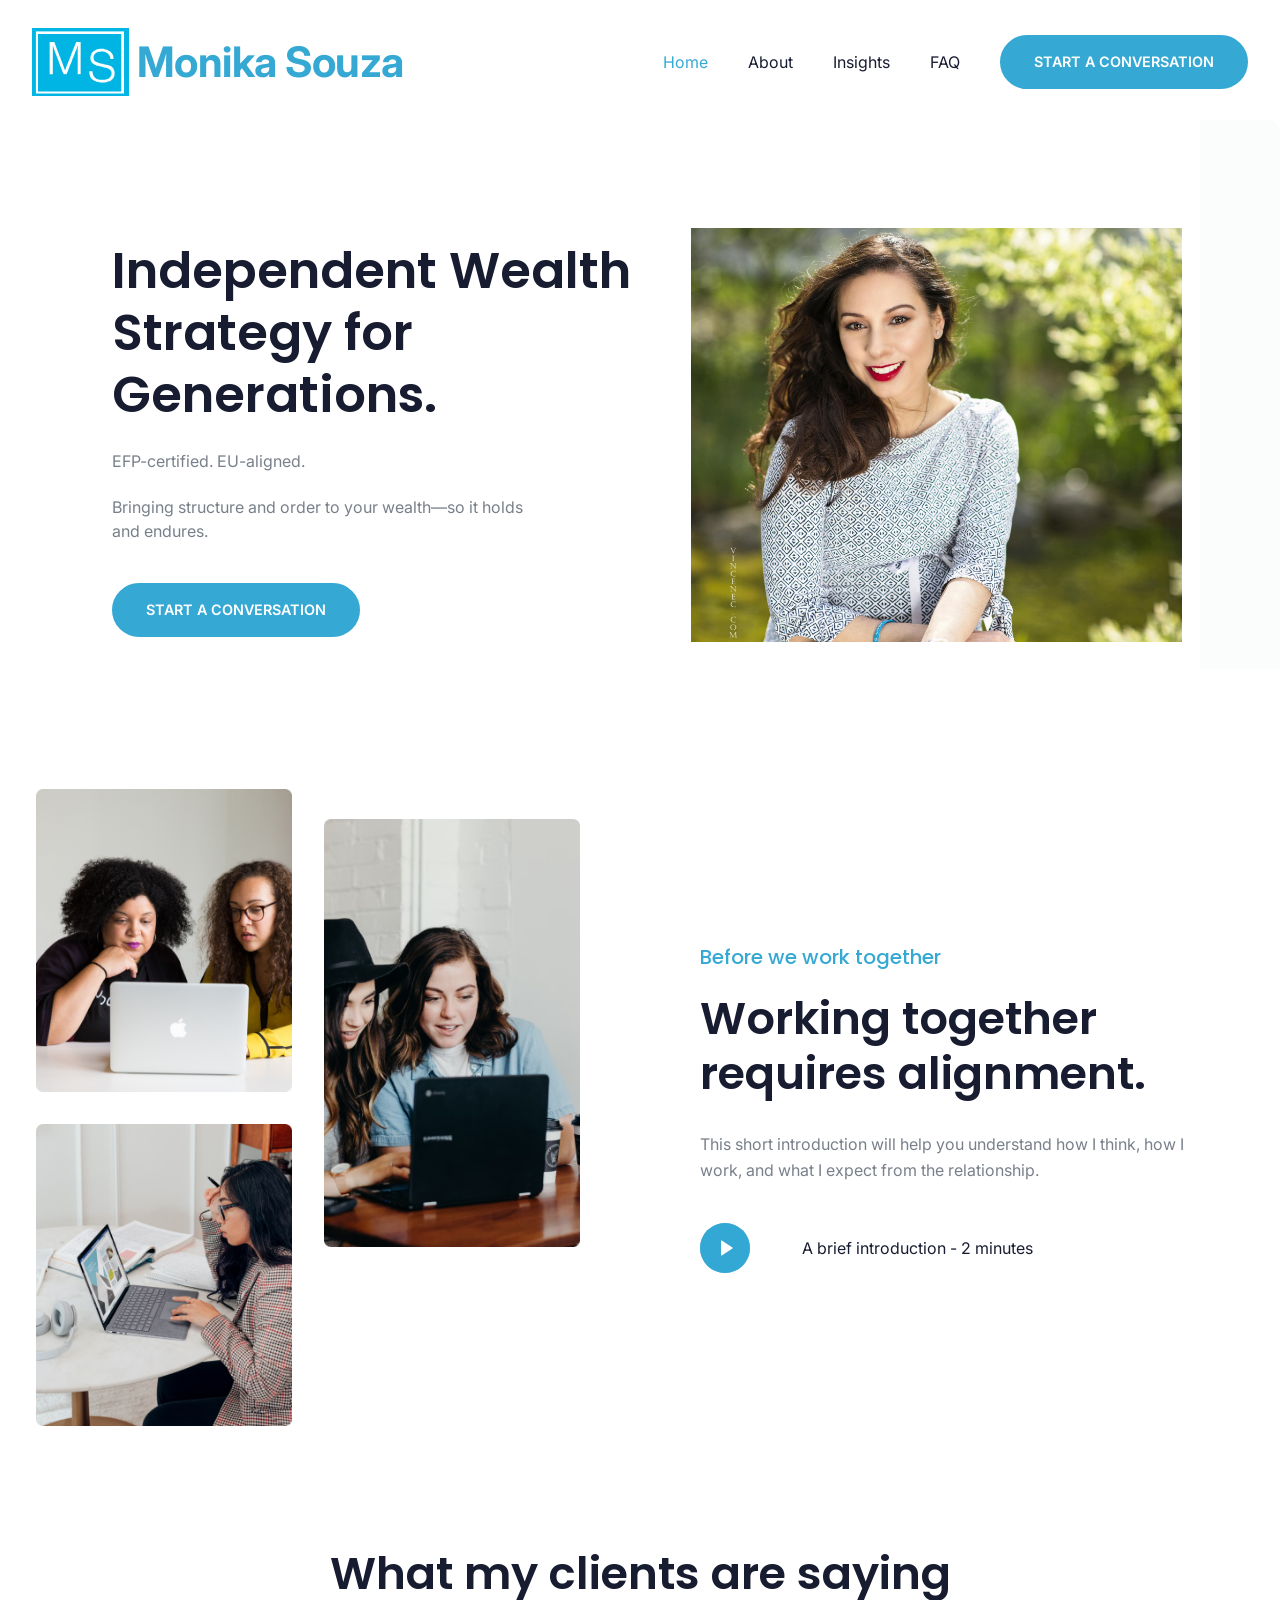
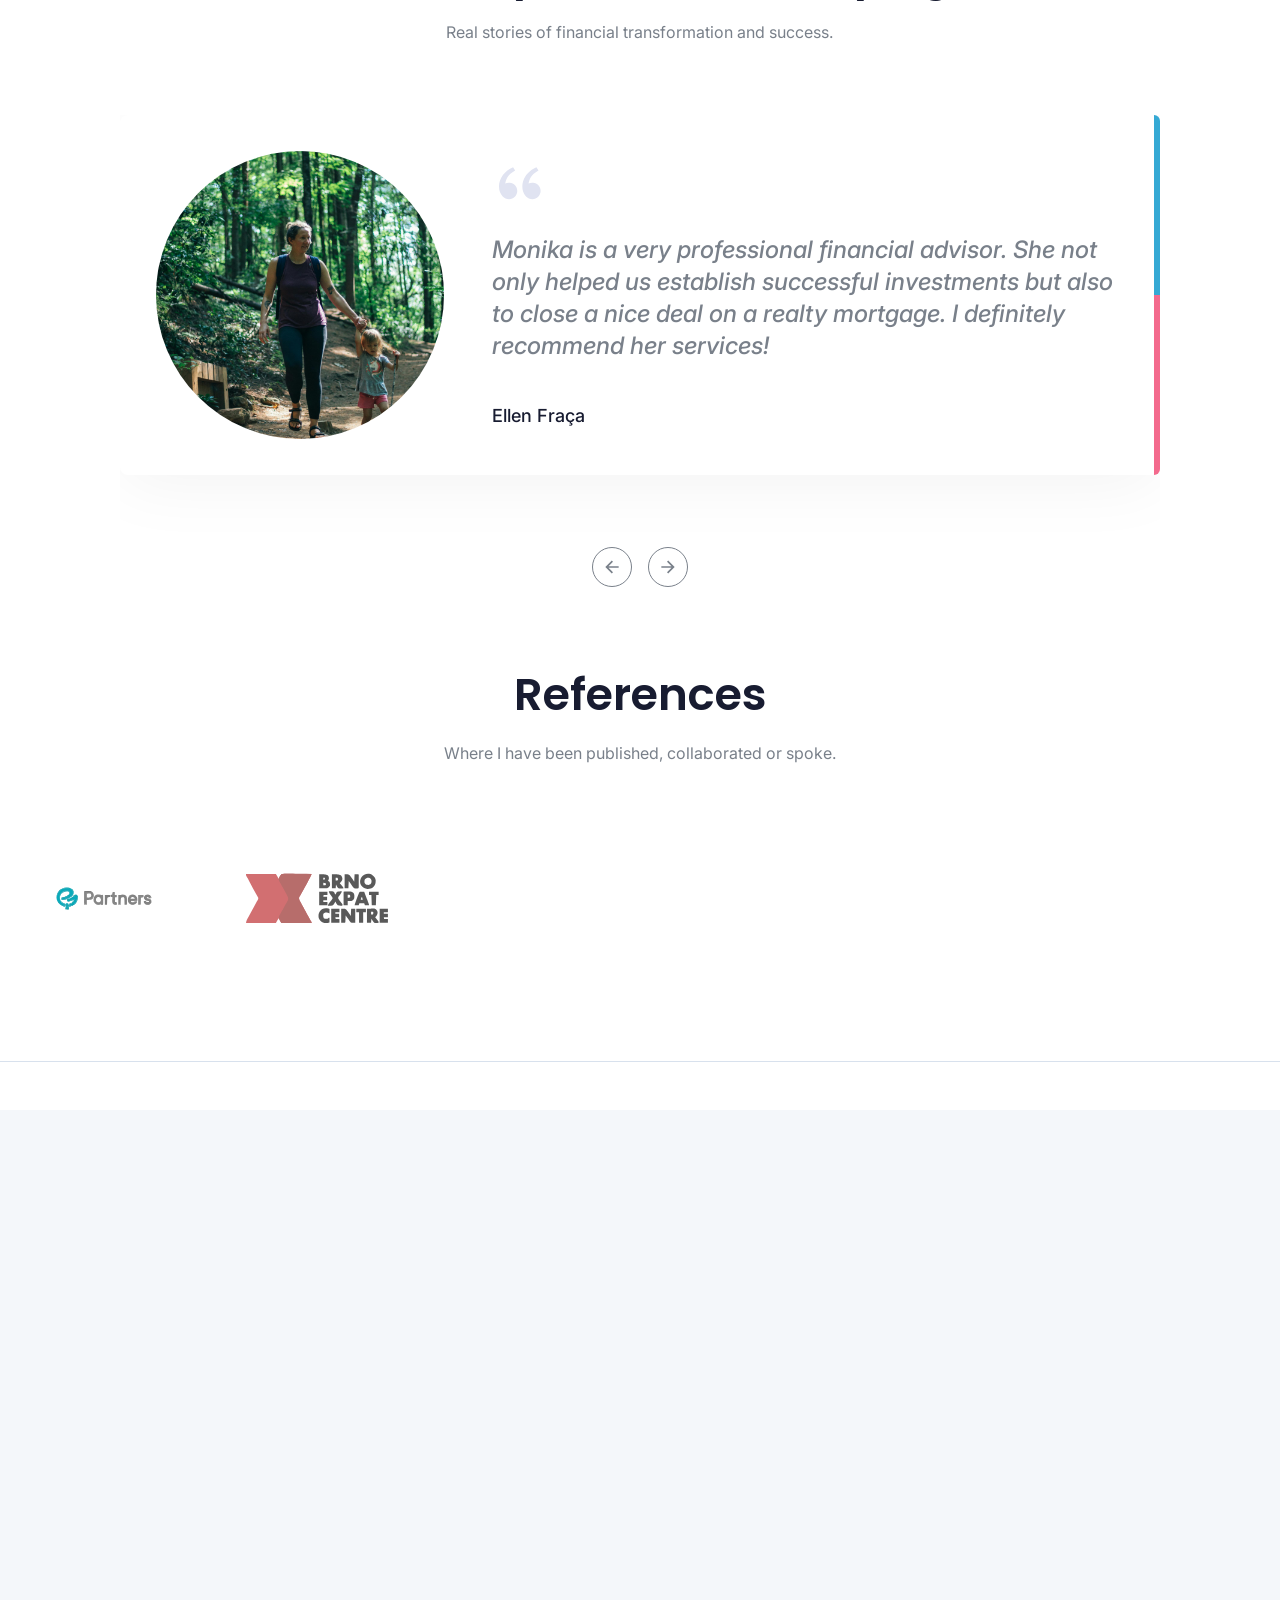
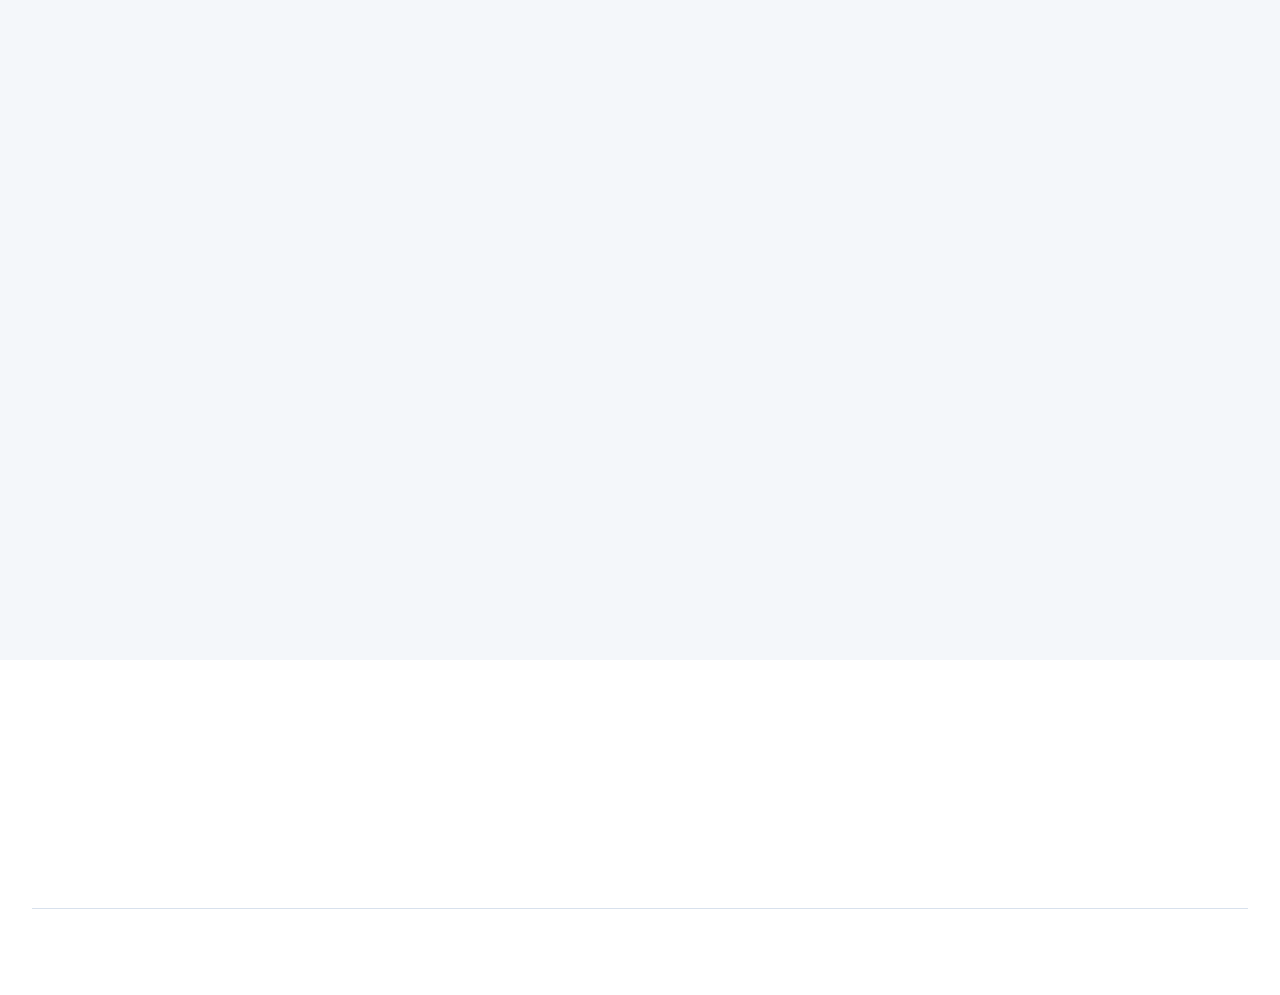
==== index.html @ f7f2a3fe "Changes" ====
<!DOCTYPE html>
<html lang="en">

<head>
  <meta charset="UTF-8" />
  <meta http-equiv="X-UA-Compatible" content="IE=edge" />
  <meta name="viewport" content="width=device-width, initial-scale=1.0" />

  <title>Monika Souza - Wealth Strategy for Generations</title>

  <link rel="icon" href="favicon.ico">
  <link href="css/style.css" rel="stylesheet">
  <link href="css/default.css" rel="stylesheet">
  <link href="css/home.css" rel="stylesheet">
</head>

<body x-data="{ page: 'home', stickyMenu: false, navigationOpen: false, scrollTop: false }">

  <!-- ===== Header Start ===== -->
  <header class="g s r vd ya cj" :class="{ 'hh sm _k dj bl ll' : stickyMenu }"
    @scroll.window="stickyMenu = (window.pageYOffset > 20) ? true : false">
    <div class="bb ze ki xn 2xl:ud-px-0 oo wf yf i">
      <div class="vd to/4 tc wf yf">
        <a href="index.html" class="header-logo">
          <img src="images/Logo_monika-financial-adviser-brno-czech-republic.svg" alt="Monika Souza Logo" />
          <span class="brand-name">Monika Souza</span>
        </a>

        <!-- Hamburger Toggle BTN -->
        <button class="po rc" @click="navigationOpen = !navigationOpen">
          <span class="rc i pf re pd">
            <span class="du-block h q vd yc">
              <span class="rc i r s eh um tg te rd eb ml jl dl" :class="{ 'ue el': !navigationOpen }"></span>
              <span class="rc i r s eh um tg te rd eb ml jl fl" :class="{ 'ue qr': !navigationOpen }"></span>
              <span class="rc i r s eh um tg te rd eb ml jl gl" :class="{ 'ue hl': !navigationOpen }"></span>
            </span>
            <span class="du-block h q vd yc lf">
              <span class="rc eh um tg ml jl el h na r ve yc" :class="{ 'sd dl': !navigationOpen }"></span>
              <span class="rc eh um tg ml jl qr h s pa vd rd" :class="{ 'sd rr': !navigationOpen }"></span>
            </span>
          </span>
        </button>
        <!-- Hamburger Toggle BTN -->
      </div>

      <div class="vd wo/4 sd qo f ho oo wf yf header-right"
        :class="{ 'd hh rm sr td ud qg ug jc yh': navigationOpen }">
        <nav>
          <ul class="tc _o sf yo cg ep">
            <li><a href="index.html" class="xl" :class="{ 'mk': page === 'home' }">Home</a></li>
            <li><a href="about.html" class="xl">About</a></li>
            <!-- <li><a href="How I Work.html" class="xl">How I Work</a></li> -->
            <li><a href="Insights.html" class="xl">Insights</a></li>
            <li><a href="FAQ.html" class="xl">FAQ</a></li>
          </ul>
        </nav>

        <div class="tc wf ig pb no">
          <a href="#contact"
            :class="{ 'hh/[0.15]' : page === 'home', 'sh' : page === 'home' && stickyMenu }"
            class="btn-primary lk dk rg tc wf xf _l gi hi">
            Start a conversation
          </a>
        </div>
      </div>
    </div>
  </header>
  <!-- ===== Header End ===== -->

  <main>

    <!-- ===== Hero Start ===== -->
    <section class="gj do ir hj sp jr i pg">
      <div class="xc fn zd/2 2xl:ud-w-187.5 bd 2xl:ud-h-171.5 h q r hero-photo-container">
        <img src="images/optimized/hero-monika-brno-loans-sitting.JPG" alt="Woman" class="ua monika-photo" />
      </div>

      <div class="bb ze ki xn 2xl:ud-px-0">
        <div class="tc _o">
          <div class="animate_left jn/2 hero-copy">
            <h1 class="fk vj zp or kk wm wb">
              Independent Wealth Strategy for Generations.
            </h1>

            <p class="fq hero-subtext">
              EFP-certified. EU-aligned.
              <br><br>
              Bringing structure and order to your wealth—so it holds and endures.
            </p>

            <div class="tc tf yo zf mb">
              <a href="#contact" class="btn-primary">Start a conversation</a>
              <span class="tc sf"></span>
            </div>
          </div>
        </div>
      </div>
    </section>
    <!-- ===== Hero End ===== -->

    <!-- ===== About Start ===== -->
    <section class="ji gp uq 2xl:ud-py-35 pg">
      <div class="bb ze ki xn wq">
        <div class="tc wf gg qq">

          <div class="animate_left xc gn gg jn/2 i">
            <div>
              <img src="images/about-01.png" alt="About" class="ib" />
              <img src="images/about-02.png" alt="About" />
            </div>
            <div>
              <img src="images/about-03.png" alt="About" class="ob gb" />
            </div>
          </div>

          <div class="animate_right jn/2">
            <h4 class="ek yj mk gb">Before we work together</h4>
            <h2 class="fk vj zp pr kk wm qb">Working together requires alignment.</h2>

            <p class="uo">
              This short introduction will help you understand how I think, how I work, and what I expect from the relationship.
            </p>

            <a href="https://www.youtube.com/watch?v=sIYKr8s8S2Q" data-fslightbox class="vc wf hg mb">
              <span class="tc wf xf be dd rg i gh ua">
                <span class="nf h vc yc vd rg gh qk -ud-z-1"></span>
                <img src="images/icon-play.svg" alt="Play" />
              </span>
              <br>
              <span class="kk">A brief introduction - 2 minutes</span>
            </a>
          </div>

        </div>
      </div>
    </section>
    <!-- ===== About End ===== -->

    <!-- ===== Testimonials Start ===== -->
    <section class="hj rp hr">

      <div x-data="{ sectionTitle: `What my clients are saying`, sectionTitleText: `Real stories of financial transformation and success.`}">
        <div class="animate_top bb ze rj ki xn vq">
          <h2 x-text="sectionTitle" class="fk vj pr kk wm on/5 gq/2 bb _b"></h2>
          <p class="bb on/5 wo/5 hq" x-text="sectionTitleText"></p>
        </div>
      </div>

      <div class="bb ze ki xn ar">
        <div class="animate_top jb cq">

          <div class="swiper testimonial-01">
            <div class="swiper-wrapper">

              <!-- Slide 1 -->
              <div class="swiper-slide">
                <div class="i hh rm sg vk xm bi qj">
                  <span class="rc je md/2 gh xg h q r"></span>
                  <span class="rc je md/2 mh yg h q p"></span>

                  <div class="tc sf rn tn un zf dp">
                    <img class="bf" src="images/optimized/testemonial-ellen-loans-brno-czech.jpg" alt="Ellen & Rodrigo" />

                    <div>
                      <img src="images/icon-quote.svg" alt="Quote" />
                      <p class="ek ik xj _p kc fb">
                        Monika is a very professional financial advisor.
                        She not only helped us establish successful investments but also to close a nice deal on a realty mortgage.
                        I definitely recommend her services!
                      </p>

                      <div class="tc yf vf">
                        <div>
                          <span class="rc ek xj kk wm zb">Ellen Fraça</span>
                        </div>
                      </div>
                    </div>
                  </div>
                </div>
              </div>

              <!-- Slide 2 -->
              <div class="swiper-slide">
                <div class="i hh rm sg vk xm bi qj">
                  <span class="rc je md/2 gh xg h q r"></span>
                  <span class="rc je md/2 mh yg h q p"></span>

                  <div class="tc sf rn tn un zf dp">
                    <img class="bf" src="images/optimized/testemonial-family-loans-brno-czech.jpg" alt="Anna Novak" />

                    <div>
                      <img src="images/icon-quote.svg" alt="Quote" />
                      <p class="ek ik xj _p kc fb">
                        Working with Monika has completely changed the way I handle my finances.
                        Her clarity, empathy, and strategy gave me real confidence and tangible results.
                        I finally feel in control of my money and future.
                      </p>

                      <div class="tc yf vf">
                        <div>
                          <span class="rc ek xj kk wm zb">Anna Novak</span>
                        </div>
                      </div>
                    </div>
                  </div>
                </div>
              </div>

              <!-- Slide 3 - Placeholder -->
              <div class="swiper-slide">
                <div class="i hh rm sg vk xm bi qj">
                  <span class="rc je md/2 gh xg h q r"></span>
                  <span class="rc je md/2 mh yg h q p"></span>

                  <div class="tc sf rn tn un zf dp">
                    <img class="bf" src="images/optimized/testemonial-igor-loans-brno-czech.jpg" alt="Client review" />

                    <div>
                      <img src="images/icon-quote.svg" alt="Quote" />
                      <p class="ek ik xj _p kc fb">
                       Monika handled our mortgage process from start to finish with dedication and precision. 
                       She worked closely with local banks and kept us informed throughout, 
                       making the entire experience smooth and stress-free.
                      </p>

                      <div class="tc yf vf">
                        <div>
                          <span class="rc ek xj kk wm zb">Igor Valle</span>
                        </div>
                      </div>
                    </div>
                  </div>
                </div>
              </div>

              <!-- Slide 4 - Placeholder -->
              <div class="swiper-slide">
                <div class="i hh rm sg vk xm bi qj">
                  <span class="rc je md/2 gh xg h q r"></span>
                  <span class="rc je md/2 mh yg h q p"></span>

                  <div class="tc sf rn tn un zf dp">
                    <img class="bf" src="images/optimized/testemonial-carolina-loans-brno-czech.jpg" alt="Client review" />

                    <div>
                      <img src="images/icon-quote.svg" alt="Quote" />
                      <p class="ek ik xj _p kc fb">
                      Monika guided me through the entire mortgage process with clarity and confidence. As an expat, 
                      I felt fully supported at every step, 
                      from bank communication to final approval. What seemed overwhelming became smooth and straightforward.
                      </p>

                      <div class="tc yf vf">
                        <div>
                          <span class="rc ek xj kk wm zb">Carolina Barreto</span>
                        </div>
                      </div>
                    </div>
                  </div>
                </div>
              </div>

              <!-- Slide 5 - Placeholder -->
              <div class="swiper-slide">
                <div class="i hh rm sg vk xm bi qj">
                  <span class="rc je md/2 gh xg h q r"></span>
                  <span class="rc je md/2 mh yg h q p"></span>

                  <div class="tc sf rn tn un zf dp">
                    <img class="bf" src="images/optimized/testemonial-Julia-loans-brno-czech.jpg" alt="Client review" />

                    <div>
                      <img src="images/icon-quote.svg" alt="Quote" />
                      <p class="ek ik xj _p kc fb">
                        I’ve worked with Monika for over 7 years, and she has always adapted financial planning to my life changes. She clearly explains options, 
                        respects my decisions, and combines professionalism with a truly human approach.
                      </p>

                      <div class="tc yf vf">
                        <div>
                          <span class="rc ek xj kk wm zb">Júlia Hálová</span>
                        </div>
                      </div>
                    </div>
                  </div>
                </div>
              </div>

              <!-- Slide 6 - Placeholder -->
              <div class="swiper-slide">
                <div class="i hh rm sg vk xm bi qj">
                  <span class="rc je md/2 gh xg h q r"></span>
                  <span class="rc je md/2 mh yg h q p"></span>

                  <div class="tc sf rn tn un zf dp">
                    <img class="bf" src="images/optimized/testemonial-Pinnki-loans-brno-czech.jpg" alt="Client review" />

                    <div>
                      <img src="images/icon-quote.svg" alt="Quote" />
                      <p class="ek ik xj _p kc fb">
                        Monika made the mortgage process simple while also helping us improve our overall financial planning. 
                        She is always available, 
                        explains everything clearly, and genuinely cares about her clients’ confidence and success.
                      </p>

                      <div class="tc yf vf">
                        <div>
                          <span class="rc ek xj kk wm zb">Pinnki Segar</span>
                        </div>
                      </div>
                    </div>
                  </div>
                </div>
              </div>

              <!-- Slide 7 - Placeholder -->
              <div class="swiper-slide">
                <div class="i hh rm sg vk xm bi qj">
                  <span class="rc je md/2 gh xg h q r"></span>
                  <span class="rc je md/2 mh yg h q p"></span>

                  <div class="tc sf rn tn un zf dp">
                    <img class="bf" src="images/optimized/testemonial-Jonathas-loans-brno-czech.jpg" alt="Client review" />

                    <div>
                      <img src="images/icon-quote.svg" alt="Quote" />
                      <p class="ek ik xj _p kc fb">
                        Monika helped my family bring structure and clarity to our finances. 
                        Her attention to detail, clear communication, and personalized approach gave us a solid plan and confidence for the future.
                      </p>

                      <div class="tc yf vf">
                        <div>
                          <span class="rc ek xj kk wm zb">Jonathas Ribeiro</span>
                        </div>
                      </div>
                    </div>
                  </div>
                </div>
              </div>

            </div>

            <!-- Navigation -->
            <div class="tc wf xf fg jb">
              <div class="swiper-button-prev c tc wf xf ie ld rg _g dh pf ml vr hh rm tl zm rl ym">
                <svg class="th lm" width="14" height="14" viewBox="0 0 14 14" fill="none"
                  xmlns="http://www.w3.org/2000/svg">
                  <path
                    d="M3.52366 7.83336L7.99366 12.3034L6.81533 13.4817L0.333663 7.00002L6.81533 0.518357L7.99366 1.69669L3.52366 6.16669L13.667 6.16669L13.667 7.83336L3.52366 7.83336Z"
                    fill="" />
                </svg>
              </div>

              <div class="swiper-button-next c tc wf xf ie ld rg _g dh pf ml vr hh rm tl zm rl ym">
                <svg class="th lm" width="14" height="14" viewBox="0 0 14 14" fill="none"
                  xmlns="http://www.w3.org/2000/svg">
                  <path
                    d="M10.4763 6.16664L6.00634 1.69664L7.18467 0.518311L13.6663 6.99998L7.18467 13.4816L6.00634 12.3033L10.4763 7.83331H0.333008V6.16664H10.4763Z"
                    fill="" />
                </svg>
              </div>
            </div>

          </div>
        </div>
      </div>
    </section>
    <!-- ===== Testimonials End ===== -->

    <!-- ===== Clients Start ===== -->
    <section class="pj vp mr">
      <div x-data="{ sectionTitle: `References`, sectionTitleText: `Where I have been published, collaborated or spoke.`}">
        <div class="animate_top bb ze rj ki xn vq">
          <h2 x-text="sectionTitle" class="fk vj pr kk wm on/5 gq/2 bb _b"></h2>
          <p class="bb on/5 wo/5 hq" x-text="sectionTitleText"></p>
        </div>
      </div>

      <div class="bb ze ah ch pm hj xp ki xn 2xl:ud-px-49 bc">
        <div class="wc rf qn zf cp kq xf wf">

          <a href="#" class="rc animate_top">
            <img class="th wl ml il zl om" src="images/brand-light-01.svg" alt="Clients" />
          </a>

          <a href="https://www.brnoexpatcentre.eu/events/33243/" target="_blank" rel="noopener" class="rc animate_top">
            <img class="tk ml il zl om" src="images/brand-light-02.svg" alt="Clients" />
          </a>

          <a href="https://www.heroine.cz/spolecnost/2377-spicky-za-lodicky-monika-souza-zvladla-karieru-baletky-i-uspesne-financni-poradkyne" target="_blank" rel="noopener" class="rc animate_top">
            <img class="tk ml il zl om" src="images/brand-light-03.svg" alt="Clients" />
          </a>

          <a href="#" class="rc animate_top">
            <img class="tk ml il zl om" src="images/brand-light-04.svg" alt="Clients" />
          </a>

          <a href="#" class="rc animate_top">
            <img class="tk ml il zl om" src="images/brand-light-05.svg" alt="Clients" />
          </a>

          <a href="#" class="rc animate_top">
            <img class="tk ml il zl om" src="images/Logo_monika-financial-adviser-brno-czech-republic.svg" alt="Clients" />
          </a>

        </div>
      </div>
    </section>
    <!-- ===== Clients End ===== -->

    <!-- ===== Contact Start ===== -->
    <section id="contact" class="i pg fh rm ji gp uq">

      <div x-data="{ sectionTitle: `Contact`, sectionTitleText: `Let me know how can I help you achieve your financial goals.`}">
        <div class="animate_top bb ze rj ki xn vq">
          <h2 x-text="sectionTitle" class="fk vj pr kk wm on/5 gq/2 bb _b"></h2>
          <p class="bb on/5 wo/5 hq" x-text="sectionTitleText"></p>
        </div>
      </div>

      <div class="i va bb ye ki xn wq jb mo">
        <div class="tc uf sn tf rn un zf xl:gap-10">

          <div class="animate_top w-full mn/5 to/3 vk sg hh sm yh rq i pg contact-info-card">

            <div class="fb">
              <h4 class="wj kk wm cc">Email Address</h4>
              <p><a href="mailto:Monikasouza@partners.cz">Monikasouza@partners.cz</a></p>
            </div>

            <div class="fb">
              <h4 class="wj kk wm cc">Address</h4>
              <p>Nové sady 988, 602 00 Brno-střed.</p>
            </div>

            <div class="fb">
              <h4 class="wj kk wm cc">Phone Number</h4>
              <p><a href="tel:+420777223684">+420 777 223 684</a></p>
            </div>

            <span class="rc nd rh tm lc fb"></span>

            <div>
              <ul class="tc wf fg">
                <li>
                  <a href="https://www.linkedin.com/" target="_blank" rel="noopener noreferrer" aria-label="LinkedIn" class="c tc wf xf ie ld rg ml il tl">
                    <svg class="th lm ml il" width="19" height="18" viewBox="0 0 19 18" fill="none"
                      xmlns="http://www.w3.org/2000/svg">
                      <path
                        d="M4.36198 2.58327C4.36174 3.0695 4.16835 3.53572 3.82436 3.87937C3.48037 4.22301 3.01396 4.41593 2.52773 4.41569C2.0415 4.41545 1.57528 4.22206 1.23164 3.87807C0.887991 3.53408 0.69507 3.06767 0.695313 2.58144C0.695556 2.09521 0.888943 1.62899 1.23293 1.28535C1.57692 0.941701 2.04333 0.748781 2.52956 0.749024C3.01579 0.749267 3.48201 0.942654 3.82566 1.28664C4.1693 1.63063 4.36222 2.09704 4.36198 2.58327ZM4.41698 5.77327H0.750313V17.2499H4.41698V5.77327ZM10.2103 5.77327H6.56198V17.2499H10.1736V11.2274C10.1736 7.87244 14.5461 7.56077 14.5461 11.2274V17.2499H18.167V9.98077C18.167 4.32494 11.6953 4.53577 10.1736 7.31327L10.2103 5.77327Z"
                        fill="" />
                    </svg>
                  </a>
                </li>
              </ul>
            </div>

          </div>

          <div class="animate_top w-full nn/5 vo/3 vk sg hh sm yh tq">
            <form action="#" method="POST">

              <div class="tc sf yo ap zf ep qb">
                <div class="vd to/2">
                  <label class="rc ac" for="fullname">Name*</label>
                  <input type="text" name="fullname" id="fullname" placeholder="Lenka Wonder"
                    class="vd ph sg zk xm _g ch pm hm dm dn em pl/50 xi mi" required />
                </div>

                <div class="vd to/2">
                  <label class="rc ac" for="email">Email address*</label>
                  <input type="email" name="email" id="email" placeholder="example@gmail.com"
                    class="vd ph sg zk xm _g ch pm hm dm dn em pl/50 xi mi" required />
                </div>
              </div>

              <div class="tc sf yo ap zf ep qb">
                <div class="vd to/2">
                  <label class="rc ac" for="phone">Phone number*</label>
                  <input type="text" name="phone" id="phone" placeholder="+420 177 334 343"
                    class="vd ph sg zk xm _g ch pm hm dm dn em pl/50 xi mi" required />
                </div>
              </div>

              <div class="fb">
                <label class="rc ac" for="message">How can I help you?*</label>
                <textarea placeholder="Message" rows="4" name="message" id="message"
                  class="vd ph sg zk xm _g ch pm hm dm dn em pl/50 ci" required></textarea>
              </div>

              <div class="fb">
                <label class="rc ac" for="consent">
                  <input type="checkbox" id="consent" name="consent" required />
                  I agree to the processing of personal data
                </label>
              </div>

              <div class="tc xf">
                <button class="btn-primary lk dk rg tc wf xf _l gi hi">Send Message</button>
              </div>

            </form>
          </div>

        </div>
      </div>
    </section>
    <!-- ===== Contact End ===== -->

  </main>

  <!-- ===== Footer Start ===== -->
  <footer>
    <div class="bb ze ki xn 2xl:ud-px-0">

      <div class="ji gp">
        <div class="tc uf ap gg fp">

          <div class="animate_top zd/2 to/4">
            <a href="index.html" class="footer-logo">
              <img src="images/Logo_monika-financial-adviser-brno-czech-republic.svg" alt="Logo" class="om" />
            </a>
          </div>

          <div class="animate_top vd ro tc sf lg:yo lg:tn lg:un gg footer-nav">
            <a href="index.html" class="sc xl">Home</a>
            <a href="about.html" class="sc xl">About</a>
            <!-- <a href="myteam.html" class="sc xl">How I Work</a> -->
            <a href="insights.html" class="sc xl">Insights</a>
            <a href="FAQ.html" class="sc xl">FAQ</a>
          </div>

        </div>
      </div>

      <div class="bh ch pm tc uf sf yo wf xf ap cg fp bj">
        <div class="animate_top">
          <ul class="tc wf gg">
            <li><a href="PrivacyPolicy.html" class="xl">Privacy Policy</a></li>
          </ul>
        </div>

        <div class="animate_top">
          <p>&copy; 2026 Monika Souza. All rights reserved.</p>
        </div>
      </div>

    </div>
  </footer>
  <!-- ===== Footer End ===== -->

  <!-- ====== Back To Top Start ===== -->
  <button aria-label="Scroll To Top"
    class="xc wf xf ie ld vg sr gh tr g sa ta _a"
    @click="window.scrollTo({top: 0, behavior: 'smooth'})"
    @scroll.window="scrollTop = (window.pageYOffset > 50) ? true : false"
    :class="{ 'uc' : scrollTop }">
    <svg class="uh se qd" xmlns="http://www.w3.org/2000/svg" viewBox="0 0 512 512">
      <path
        d="M233.4 105.4c12.5-12.5 32.8-12.5 45.3 0l192 192c12.5 12.5 12.5 32.8 0 45.3s-32.8 12.5-45.3 0L256 173.3 86.6 342.6c-12.5 12.5-32.8 12.5-45.3 0s-12.5-32.8 0-45.3l192-192z" />
    </svg>
  </button>
  <!-- ====== Back To Top End ===== -->

  <script defer src="bundle.js"></script>

</body>

</html>
---- css/default.css ----
/* Global styles for Monika Souza website */
/* Add shared custom rules here. */
---- css/home.css ----
.hero-copy {
  margin-left: 80px;
  max-width: 560px;
}

.hero-copy h1 {
  max-width: 520px;
}

.hero-subtext {
  line-height: 1.45;
  margin-top: 0.75rem;
}

@media (min-width: 1400px) {
  .hero-copy {
    margin-left: 120px;
  }
}

@media (max-width: 991px) {
  .hero-copy {
    margin-left: 0;
    max-width: 100%;
  }

  .hero-copy h1 {
    max-width: 100%;
  }
}
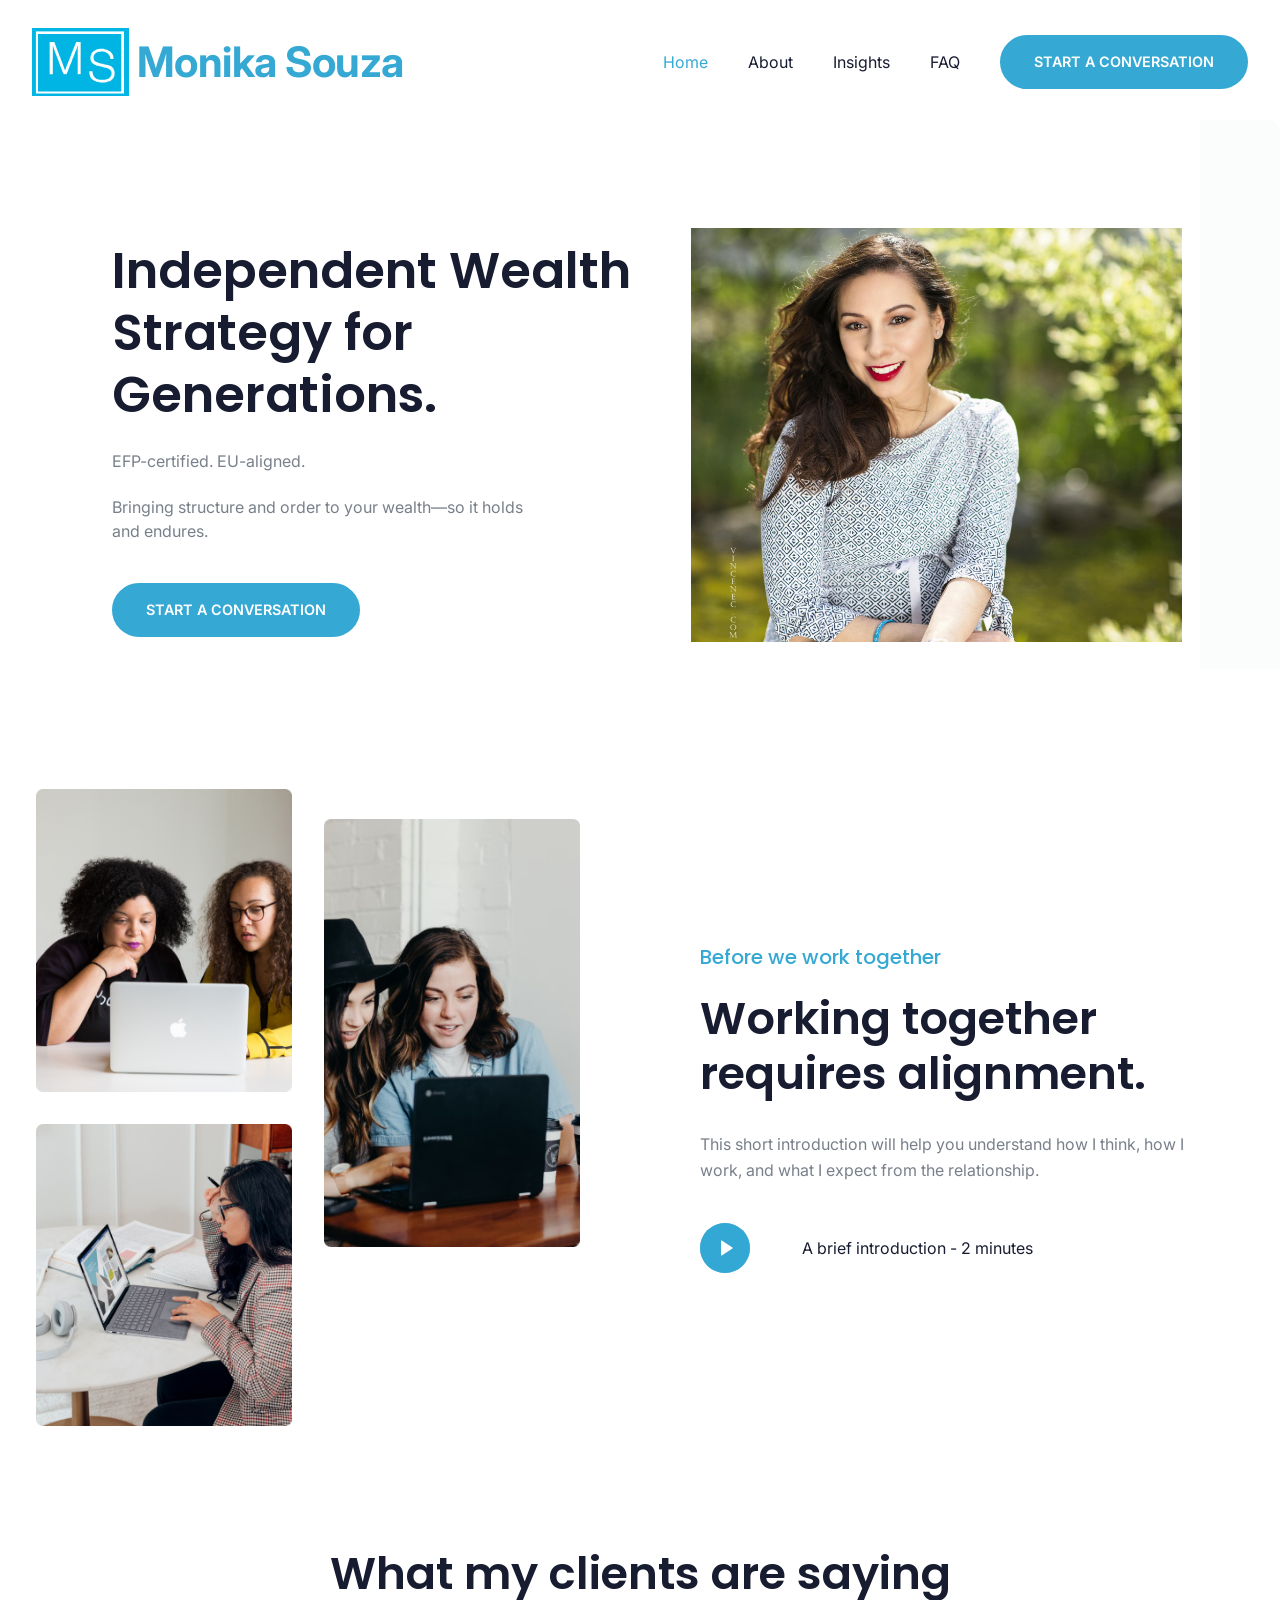
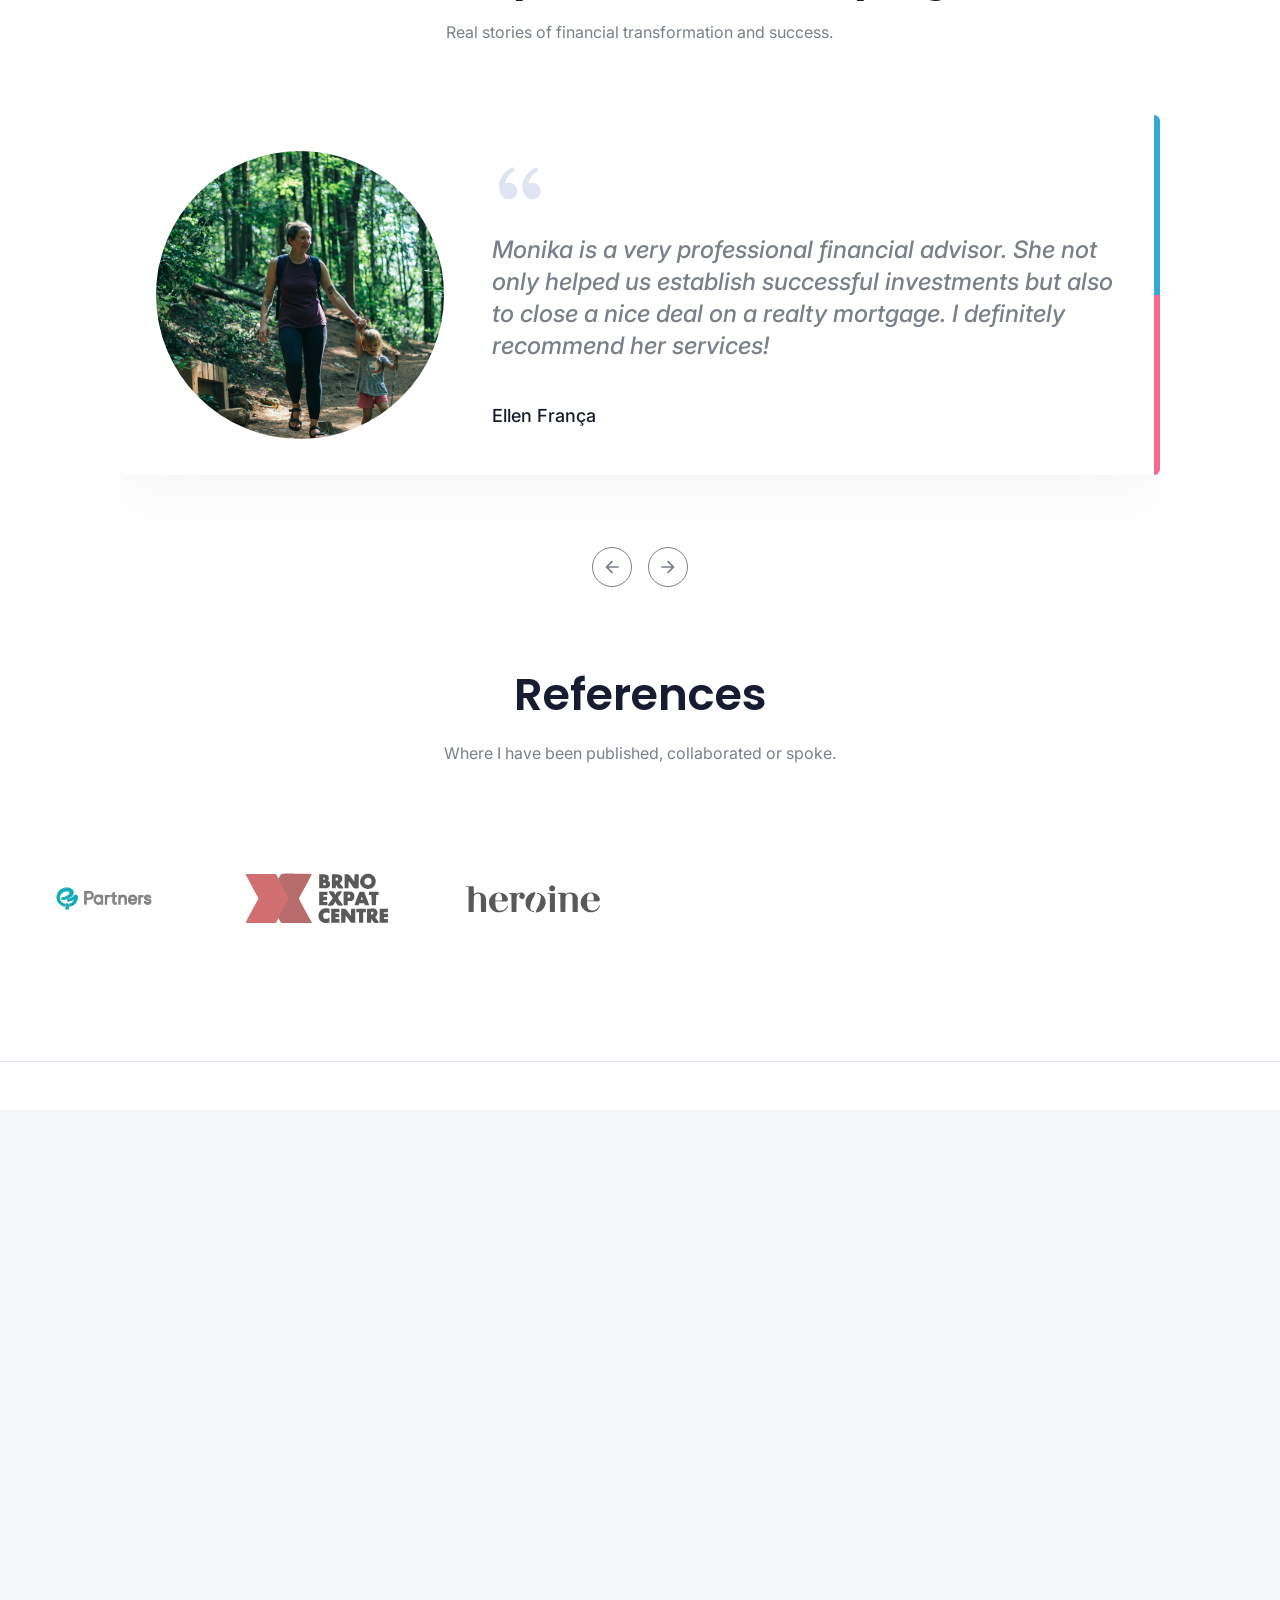
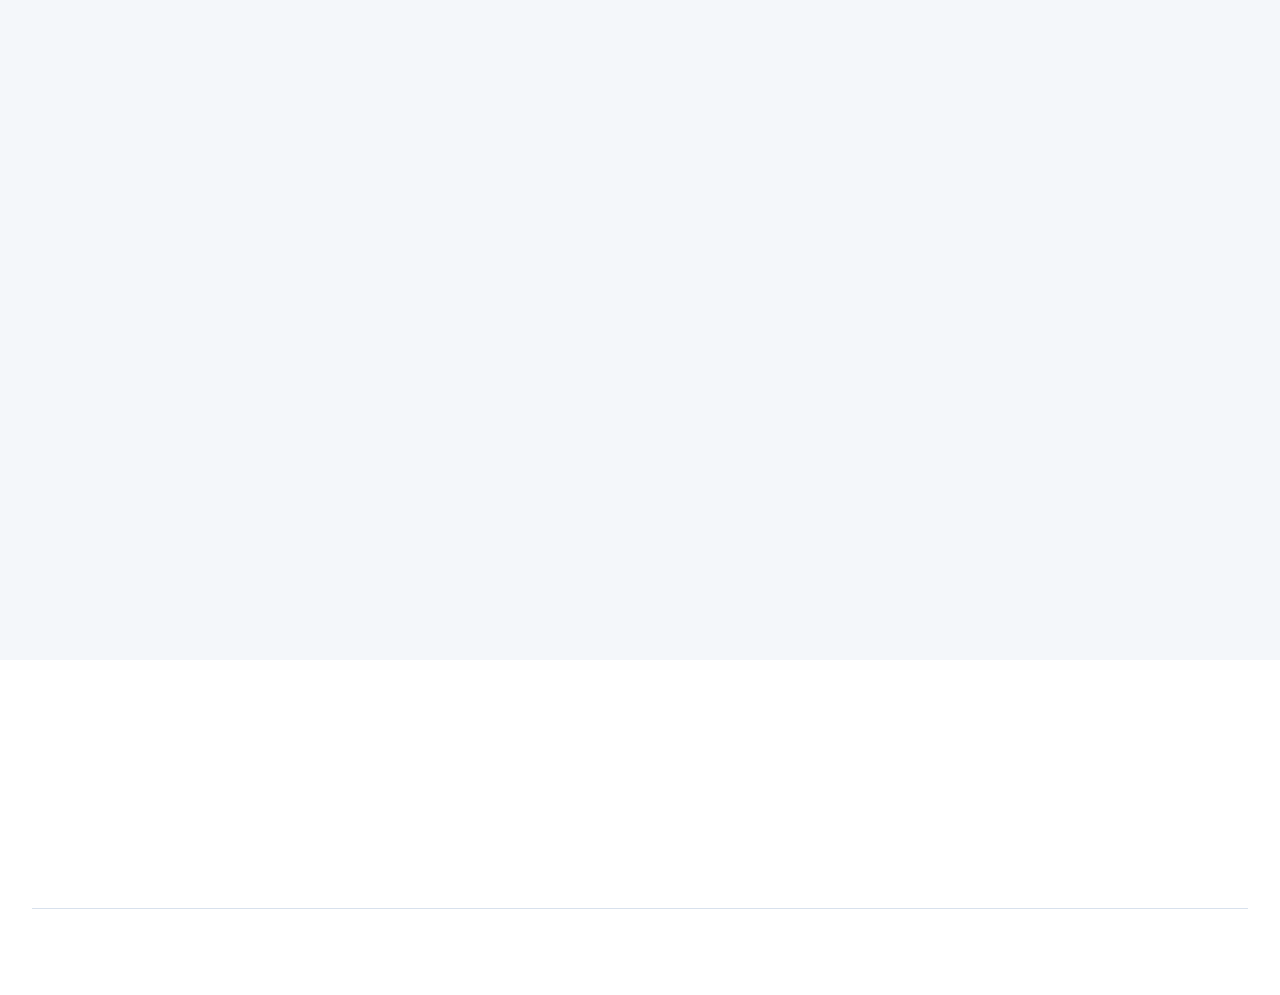
==== commit 8d2c5cf2: "Update index.html" ====
--- a/index.html
+++ b/index.html
@@ -171,7 +171,7 @@
 
                       <div class="tc yf vf">
                         <div>
-                          <span class="rc ek xj kk wm zb">Ellen Fraça</span>
+                          <span class="rc ek xj kk wm zb">Ellen França</span>
                         </div>
                       </div>
                     </div>
@@ -426,12 +426,12 @@
 
             <div class="fb">
               <h4 class="wj kk wm cc">Email Address</h4>
-              <p><a href="mailto:Monikasouza@partners.cz">Monikasouza@partners.cz</a></p>
+              <p><a href="mailto:Monika.souza@partners.cz">Monika.souza@partners.cz</a></p>
             </div>
 
             <div class="fb">
               <h4 class="wj kk wm cc">Address</h4>
-              <p>Nové sady 988, 602 00 Brno-střed.</p>
+              <p>Nové sady 988/2 6th floor 602 00 Brno-střed.</p>
             </div>
 
             <div class="fb">
@@ -464,7 +464,7 @@
               <div class="tc sf yo ap zf ep qb">
                 <div class="vd to/2">
                   <label class="rc ac" for="fullname">Name*</label>
-                  <input type="text" name="fullname" id="fullname" placeholder="Lenka Wonder"
+                  <input type="text" name="fullname" id="fullname" placeholder="Monika Souza"
                     class="vd ph sg zk xm _g ch pm hm dm dn em pl/50 xi mi" required />
                 </div>
 
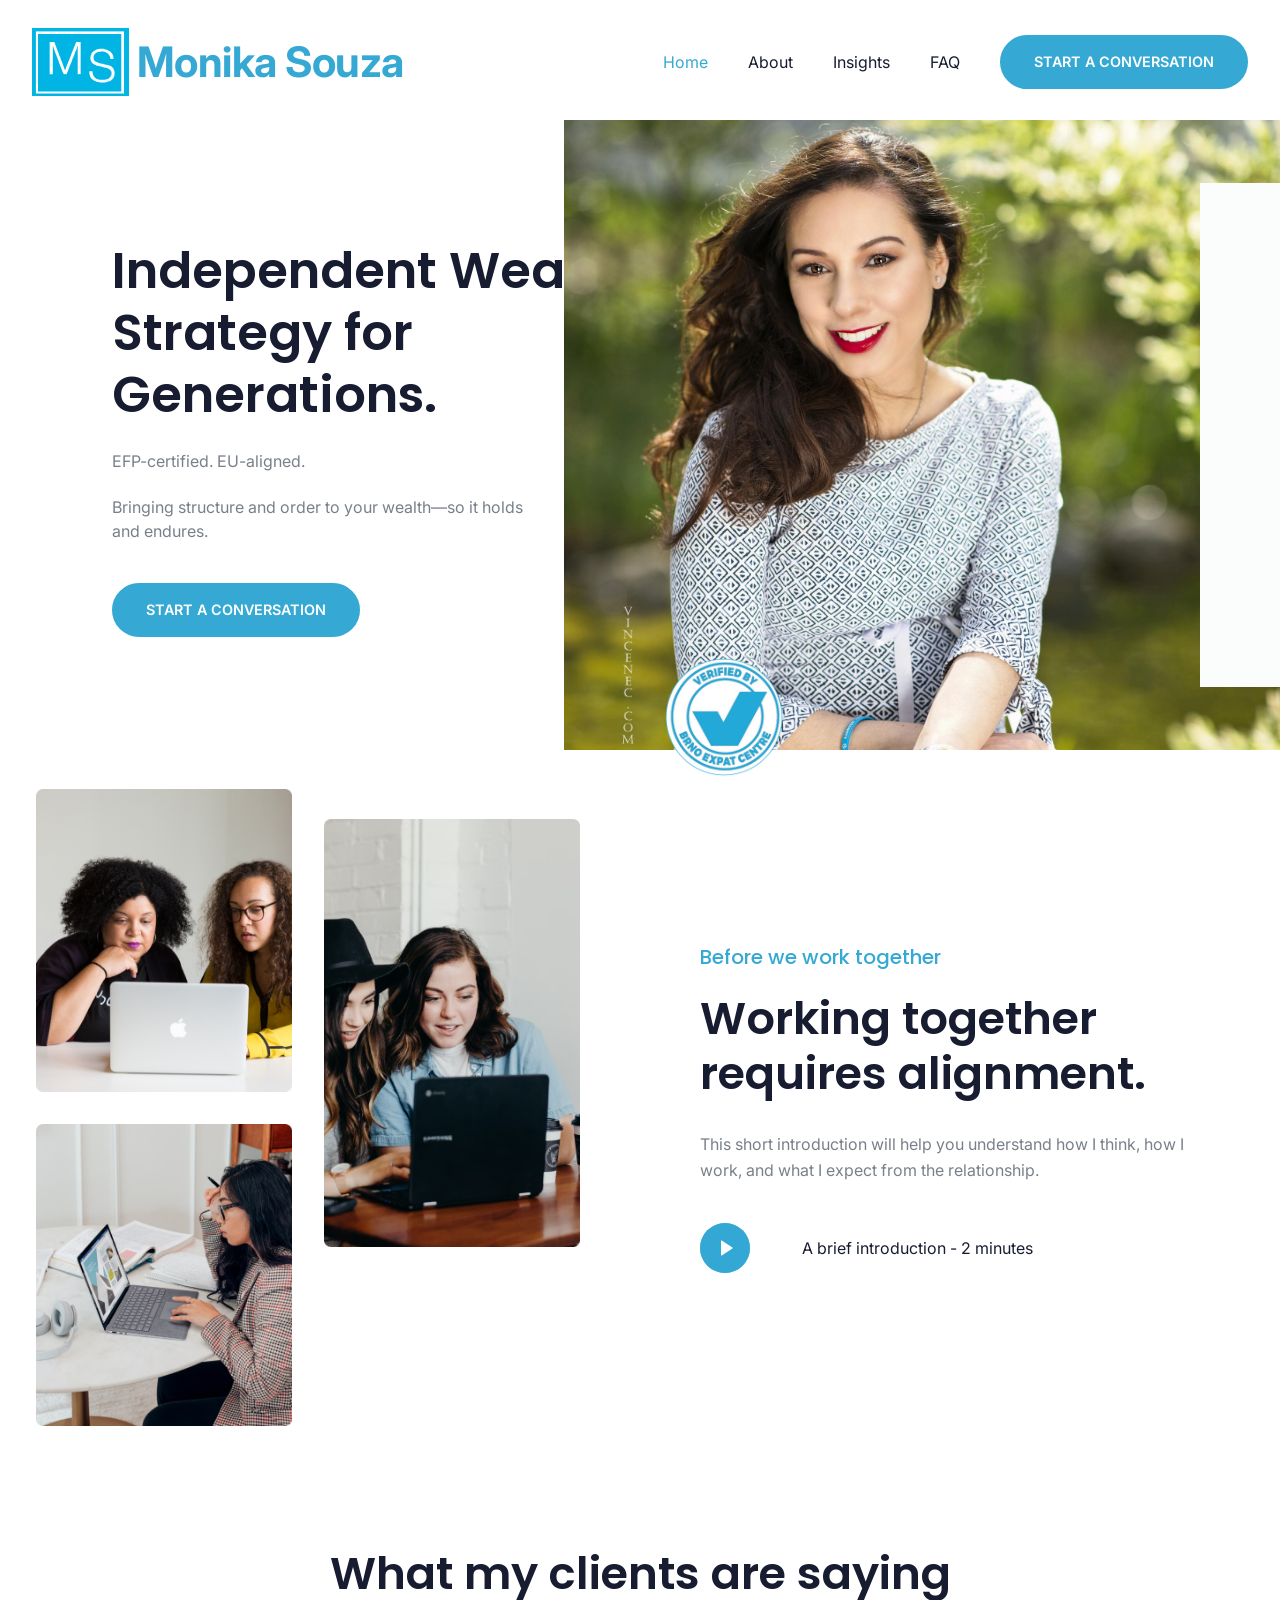
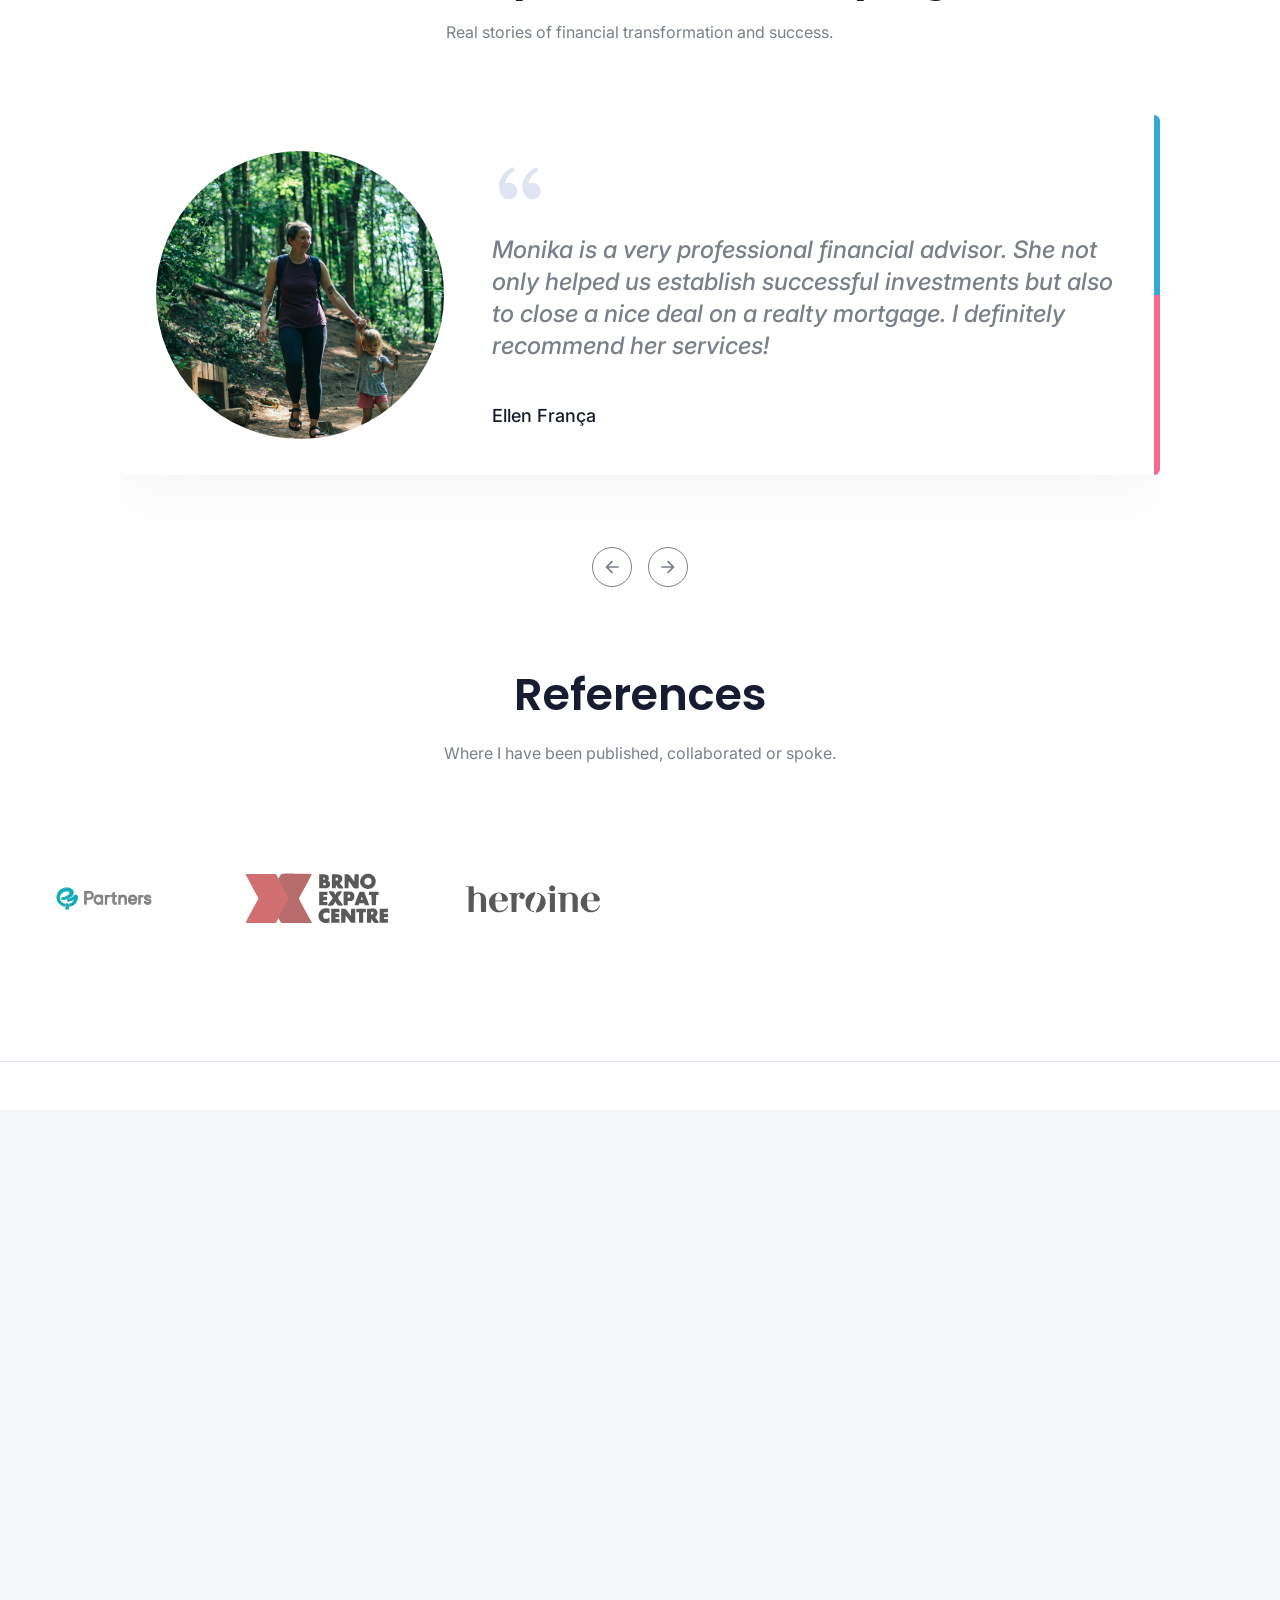
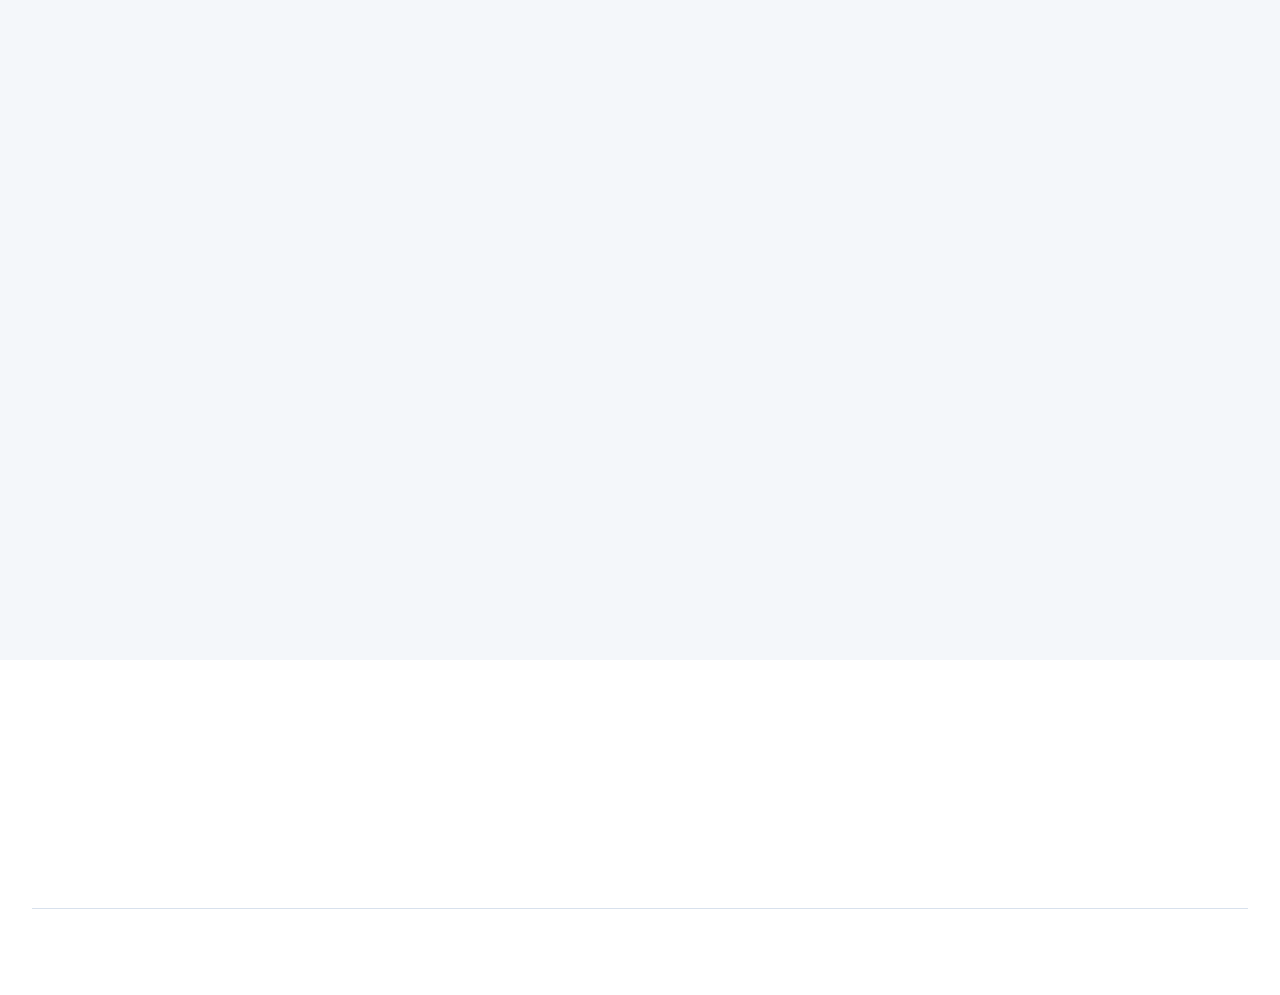
==== commit 9a5f0f35: "upadate index and certified mark" ====
--- a/index.html
+++ b/index.html
@@ -73,6 +73,7 @@
     <section class="gj do ir hj sp jr i pg">
       <div class="xc fn zd/2 2xl:ud-w-187.5 bd 2xl:ud-h-171.5 h q r hero-photo-container">
         <img src="images/optimized/hero-monika-brno-loans-sitting.JPG" alt="Woman" class="ua monika-photo" />
+        <img src="images/monika-certifiedadviser-czech.png" alt="EFP Certified" class="hero-badge-image" />
       </div>
 
       <div class="bb ze ki xn 2xl:ud-px-0">
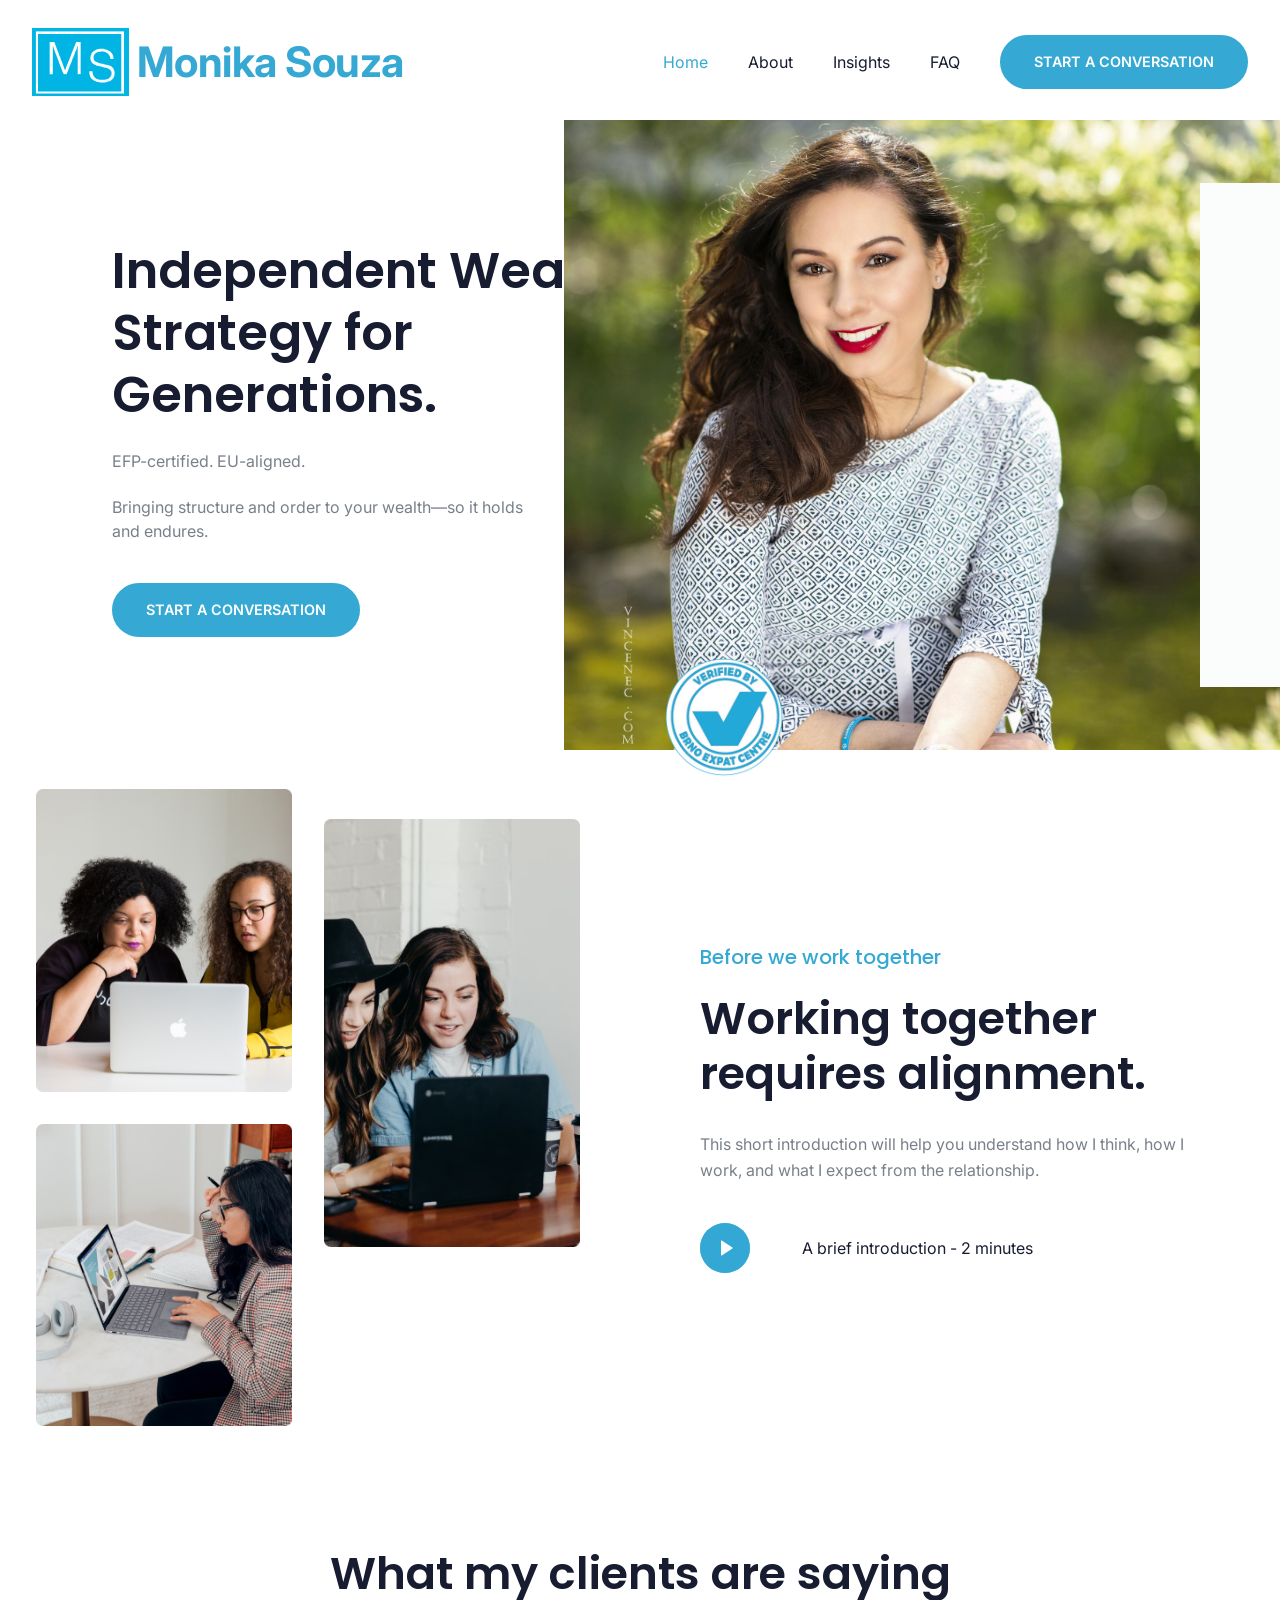
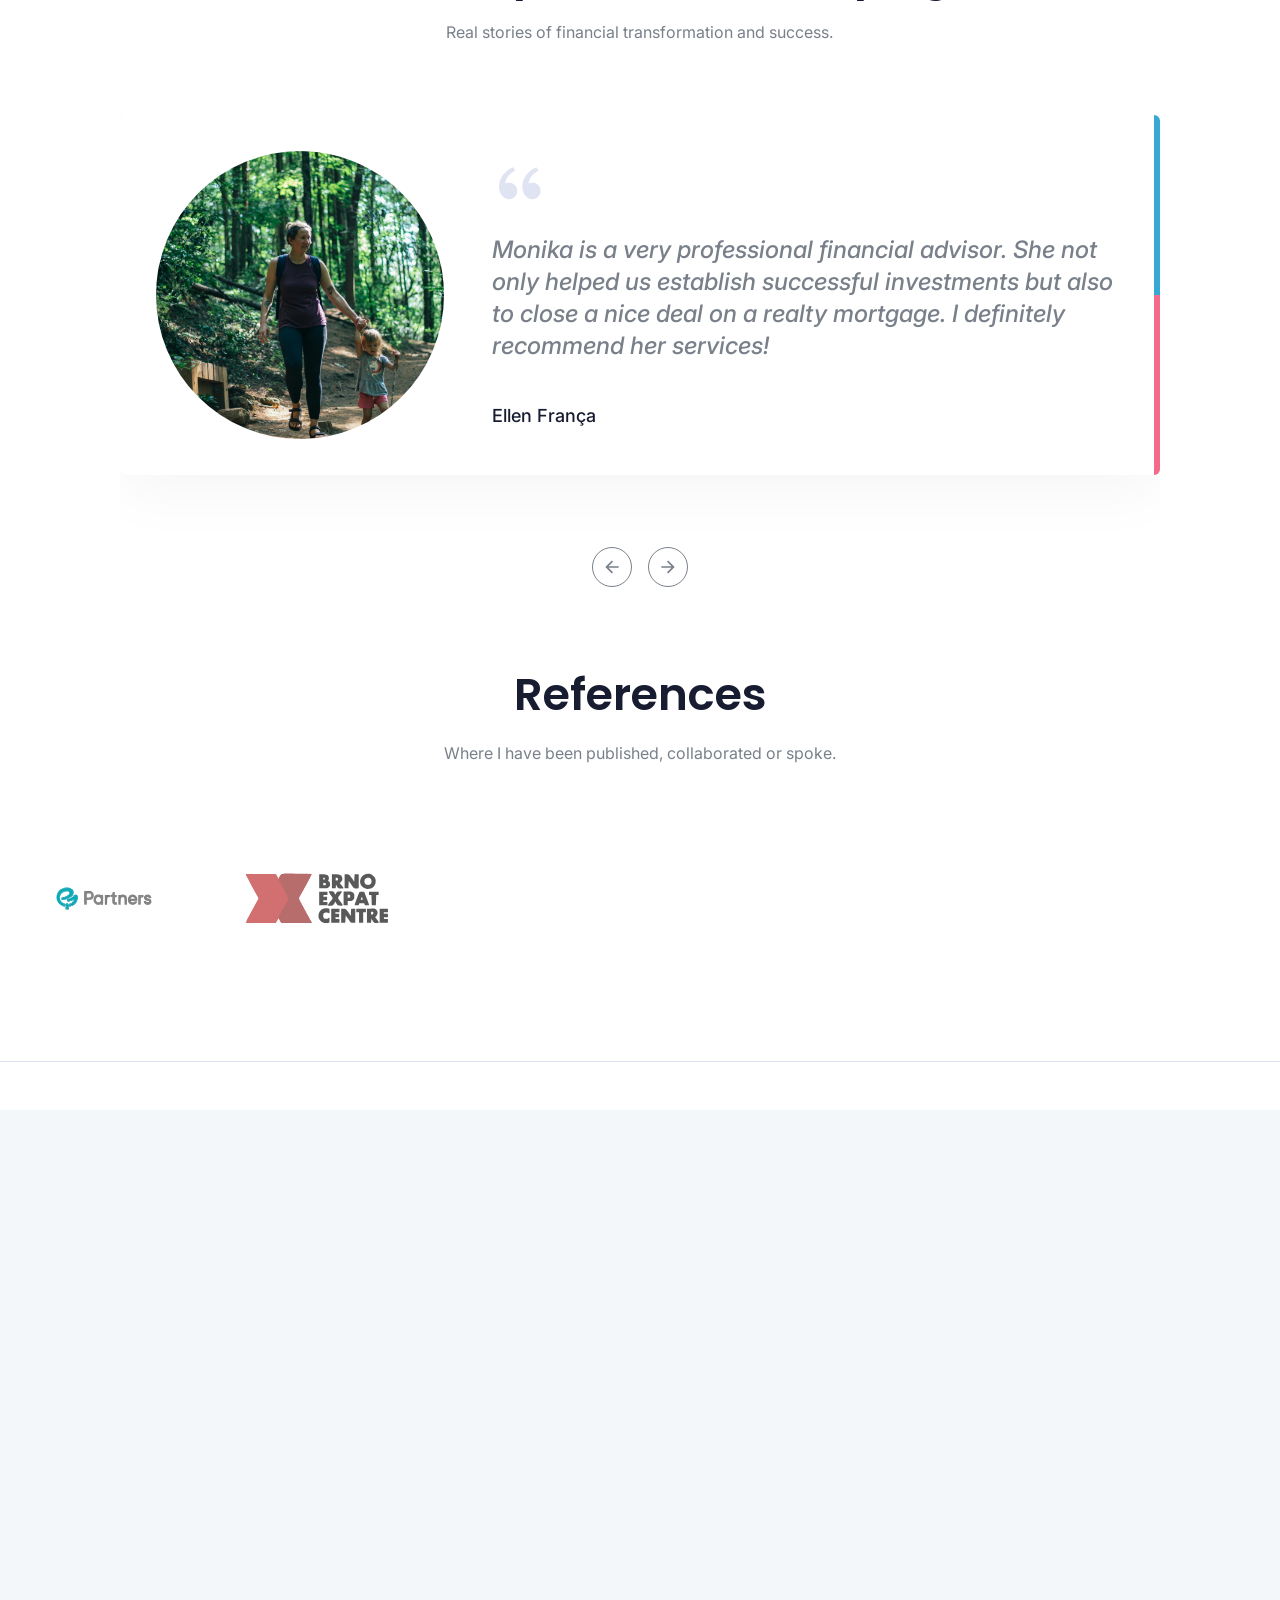
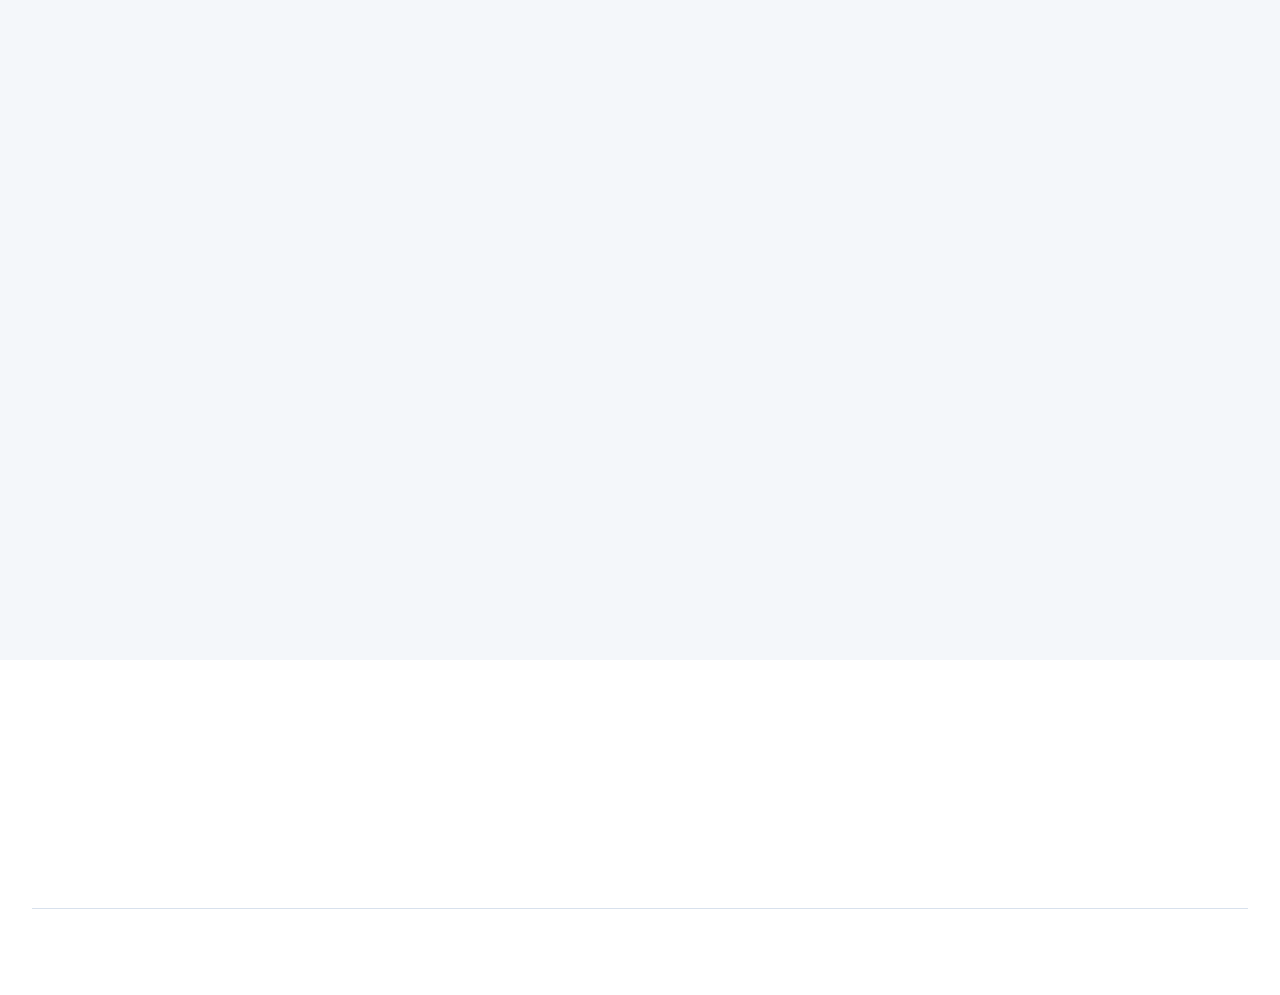
==== commit eb3da711: "Contact Form" ====
--- a/index.html
+++ b/index.html
@@ -460,12 +460,12 @@
           </div>
 
           <div class="animate_top w-full nn/5 vo/3 vk sg hh sm yh tq">
-            <form action="#" method="POST">
+            <form action="https://formspree.io/f/xaqggyqq" method="POST">
 
               <div class="tc sf yo ap zf ep qb">
                 <div class="vd to/2">
                   <label class="rc ac" for="fullname">Name*</label>
-                  <input type="text" name="fullname" id="fullname" placeholder="Monika Souza"
+                  <input type="text" name="name" id="fullname" placeholder="Monika Souza"
                     class="vd ph sg zk xm _g ch pm hm dm dn em pl/50 xi mi" required />
                 </div>
 
@@ -498,7 +498,7 @@
               </div>
 
               <div class="tc xf">
-                <button class="btn-primary lk dk rg tc wf xf _l gi hi">Send Message</button>
+                <button type="submit" class="btn-primary lk dk rg tc wf xf _l gi hi">Send Message</button>
               </div>
 
             </form>
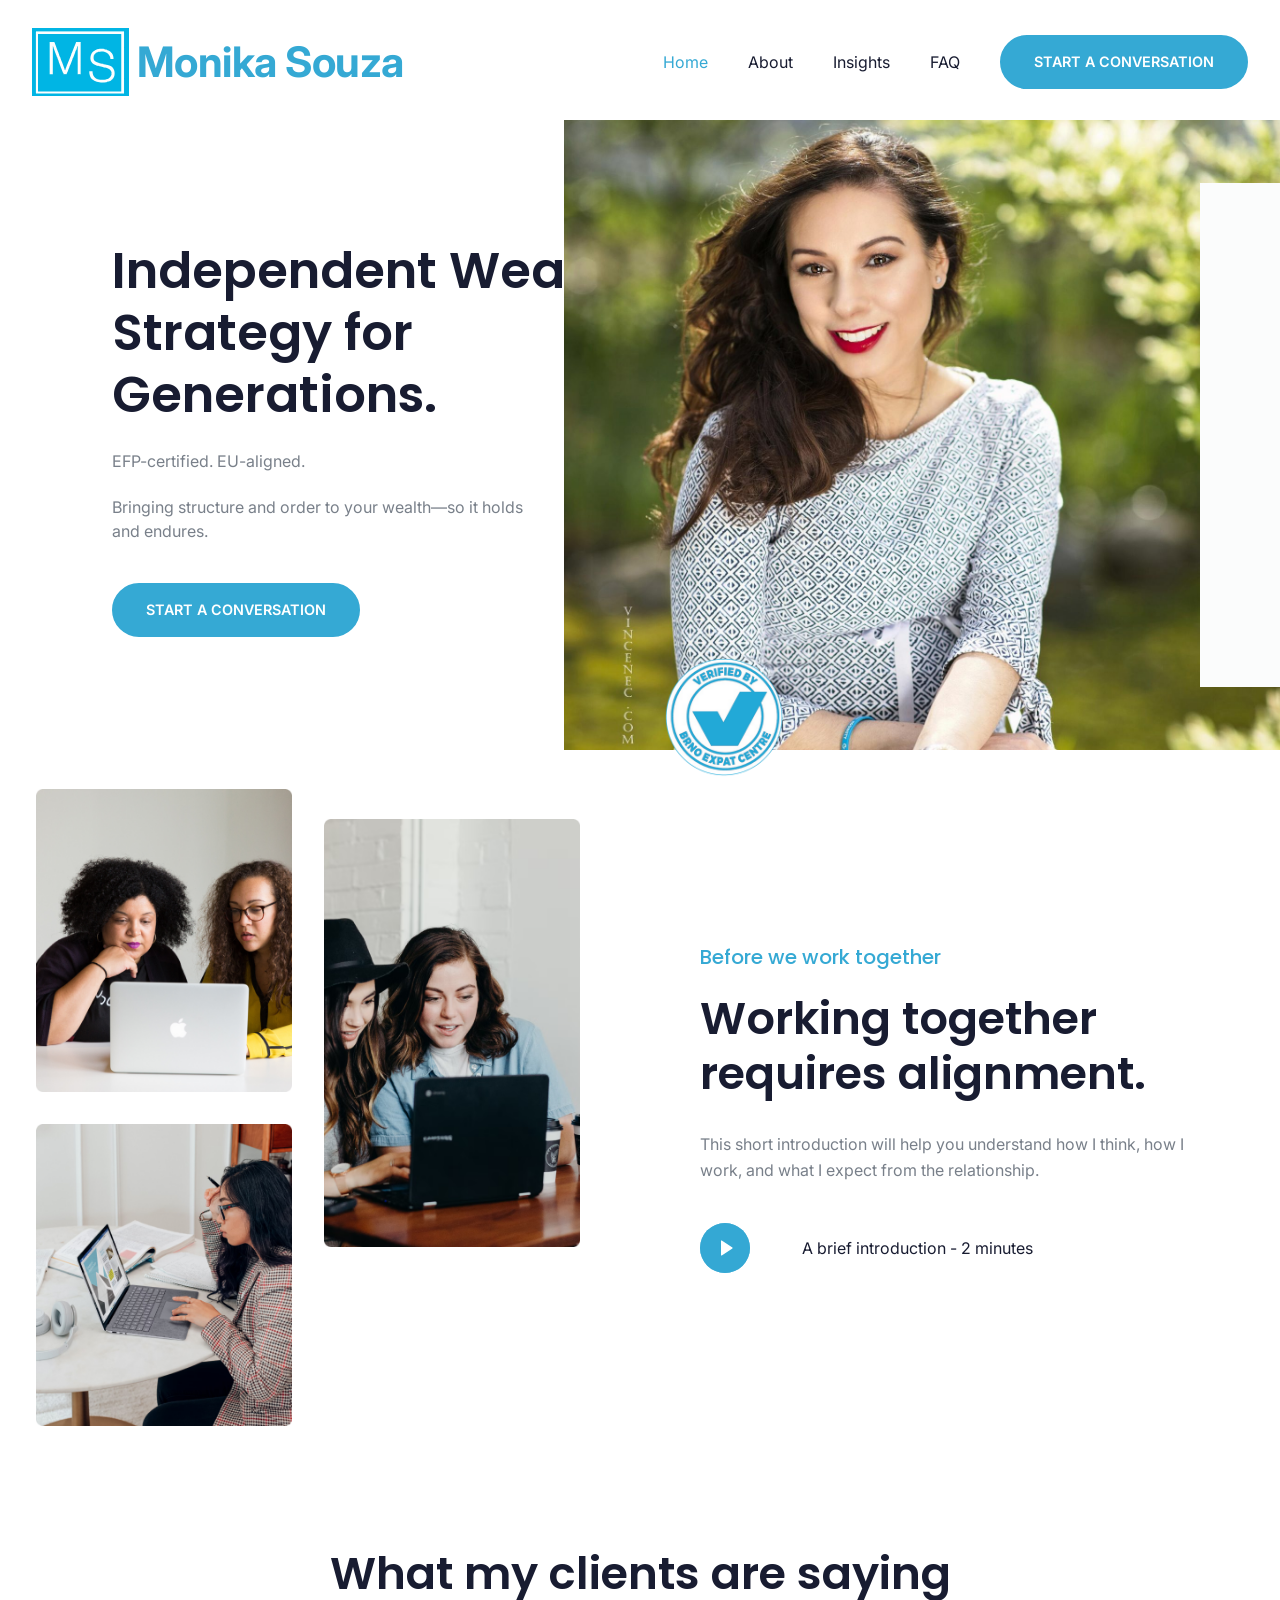
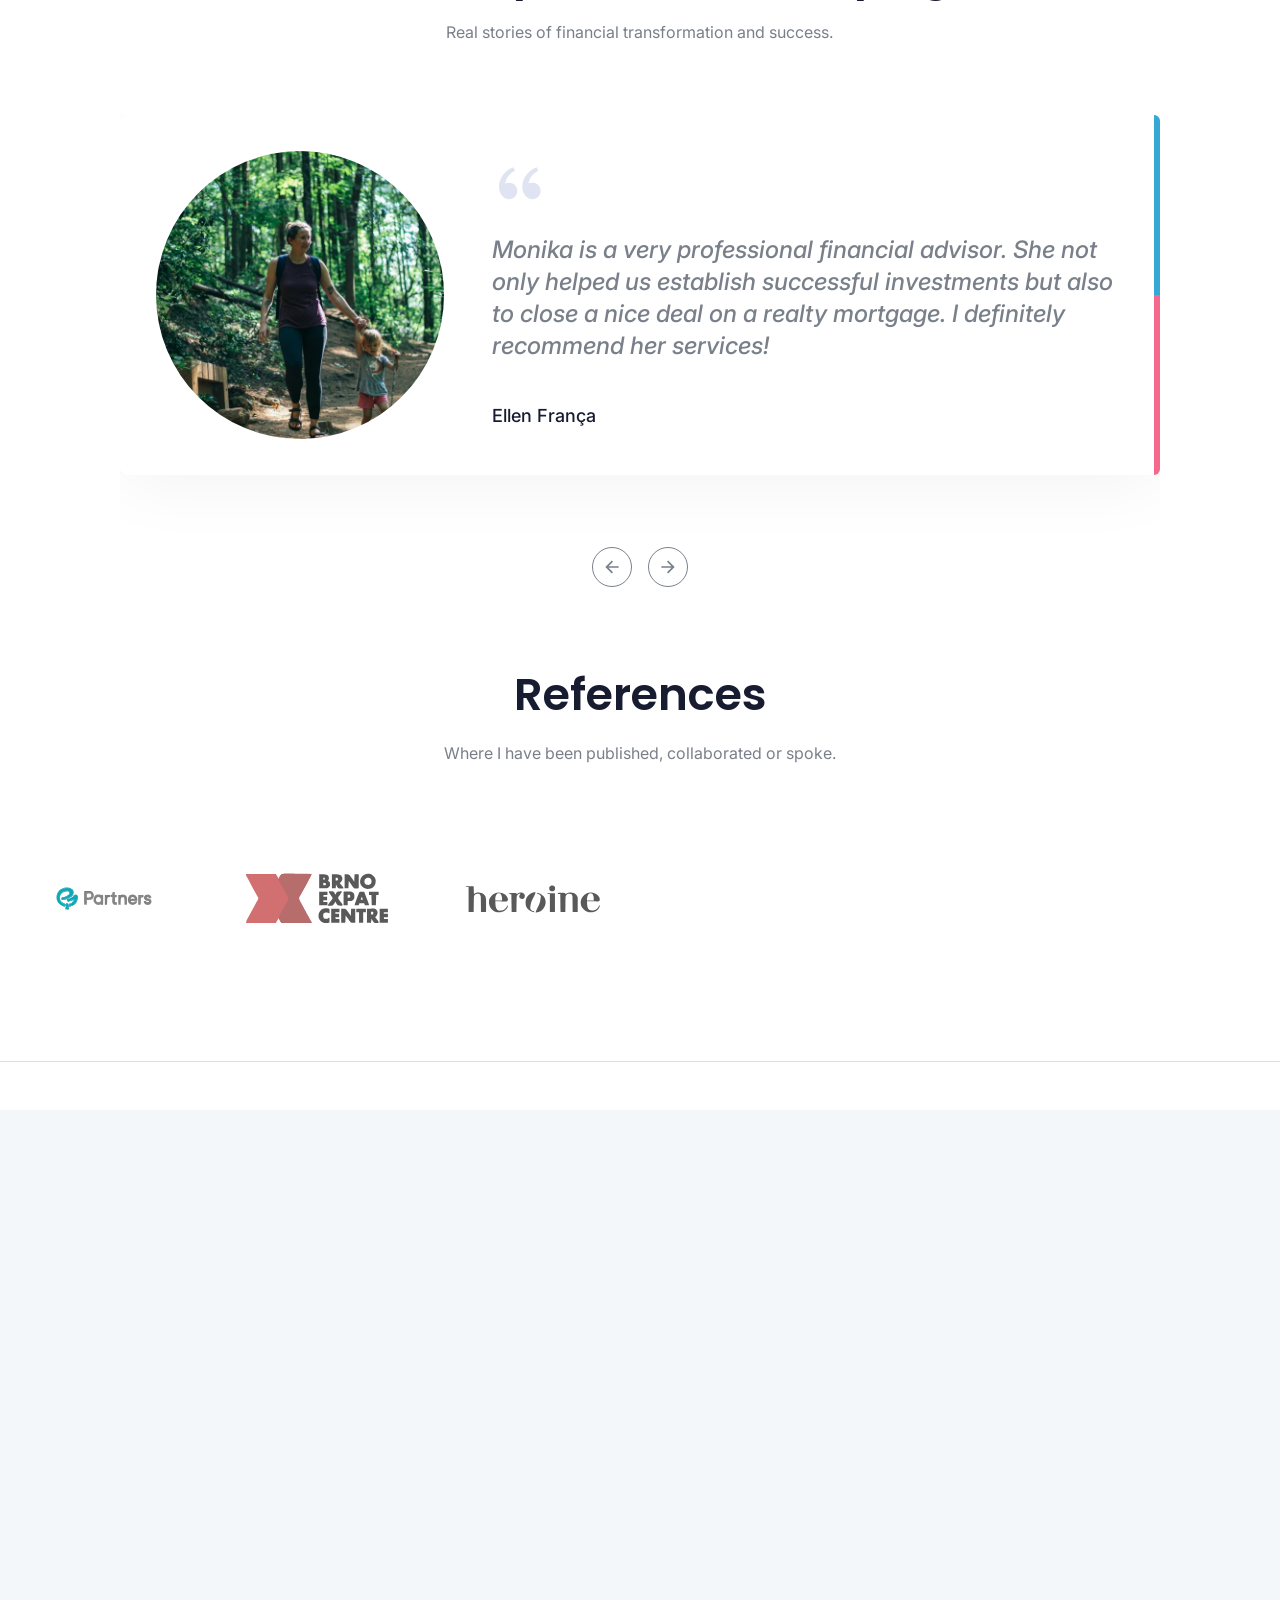
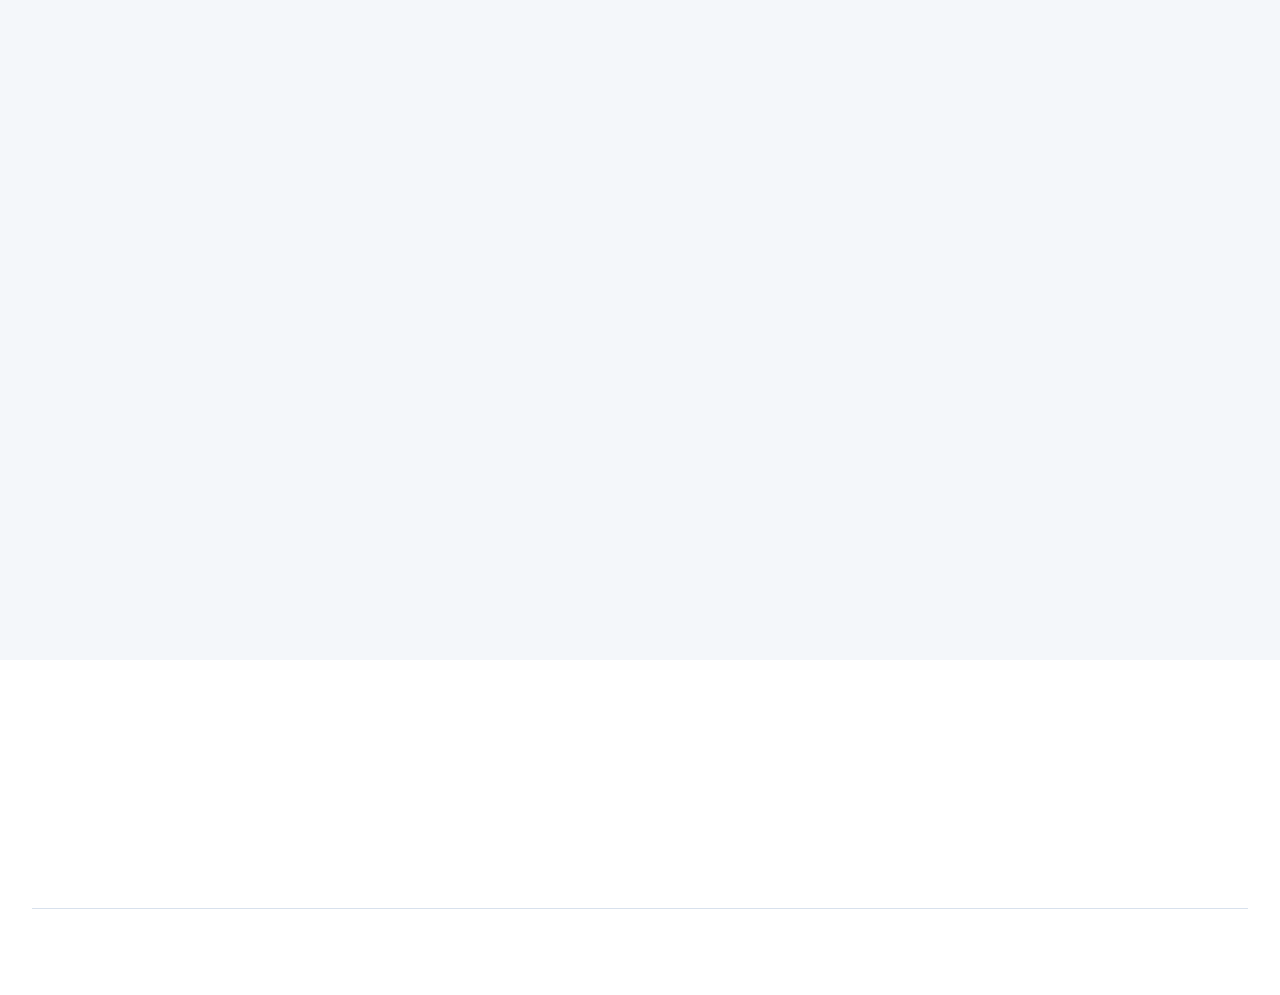
==== commit c5902162: "Clean up the site: remove template leftovers, fix broken links, lighten script and images - Remove t" ====
--- a/index.html
+++ b/index.html
@@ -7,11 +7,19 @@
   <meta name="viewport" content="width=device-width, initial-scale=1.0" />
 
   <title>Monika Souza - Wealth Strategy for Generations</title>
+  <meta name="description" content="Monika Souza is a certified financial adviser in Brno, Czech Republic. Wealth strategy, mortgages, loans and retirement planning." />
+  <link rel="canonical" href="https://monikasouza.cz/" />
+  <meta property="og:type" content="website" />
+  <meta property="og:title" content="Monika Souza - Wealth Strategy for Generations" />
+  <meta property="og:description" content="Monika Souza is a certified financial adviser in Brno, Czech Republic. Wealth strategy, mortgages, loans and retirement planning." />
+  <meta property="og:url" content="https://monikasouza.cz/" />
+  <meta property="og:image" content="https://monikasouza.cz/images/optimized/hero-monika-brno-loans-sitting.JPG" />
 
   <link rel="icon" href="favicon.ico">
   <link href="css/style.css" rel="stylesheet">
   <link href="css/default.css" rel="stylesheet">
   <link href="css/home.css" rel="stylesheet">
+  <link href="css/swiper.css" rel="stylesheet">
 </head>
 
 <body x-data="{ page: 'home', stickyMenu: false, navigationOpen: false, scrollTop: false }">
@@ -268,7 +276,7 @@
                   <span class="rc je md/2 mh yg h q p"></span>
 
                   <div class="tc sf rn tn un zf dp">
-                    <img class="bf" src="images/optimized/testemonial-Julia-loans-brno-czech.jpg" alt="Client review" />
+                    <img class="bf" src="images/optimized/testemonial-julia-loans-brno-czech.jpg" alt="Client review" />
 
                     <div>
                       <img src="images/icon-quote.svg" alt="Quote" />
@@ -294,7 +302,7 @@
                   <span class="rc je md/2 mh yg h q p"></span>
 
                   <div class="tc sf rn tn un zf dp">
-                    <img class="bf" src="images/optimized/testemonial-Pinnki-loans-brno-czech.jpg" alt="Client review" />
+                    <img class="bf" src="images/optimized/testemonial-pinnki-loans-brno-czech.jpg" alt="Client review" />
 
                     <div>
                       <img src="images/icon-quote.svg" alt="Quote" />
@@ -528,7 +536,7 @@
             <a href="index.html" class="sc xl">Home</a>
             <a href="about.html" class="sc xl">About</a>
             <!-- <a href="myteam.html" class="sc xl">How I Work</a> -->
-            <a href="insights.html" class="sc xl">Insights</a>
+            <a href="Insights.html" class="sc xl">Insights</a>
             <a href="FAQ.html" class="sc xl">FAQ</a>
           </div>
 
@@ -564,7 +572,7 @@
   </button>
   <!-- ====== Back To Top End ===== -->
 
-  <script defer src="bundle.js"></script>
+  <script defer src="js/site.js"></script>
 
 </body>
 
--- a/css/default.css
+++ b/css/default.css
@@ -1,2 +1,21 @@
 /* Global styles for Monika Souza website */
 /* Add shared custom rules here. */
+
+/* Plain text pages (Privacy Policy) */
+.page-text {
+  max-width: 720px;
+  margin: 0 auto 120px;
+  padding: 160px 20px 0;
+  font-family: 'Inter', sans-serif;
+  font-size: 17px;
+  line-height: 1.75;
+  color: #1d1d1d;
+}
+.page-text h2 {
+  font-family: Georgia, "Times New Roman", serif;
+  font-size: 24px;
+  margin: 36px 0 8px;
+  color: #050505;
+}
+.page-text a,
+.about-intro a { text-decoration: underline; }
